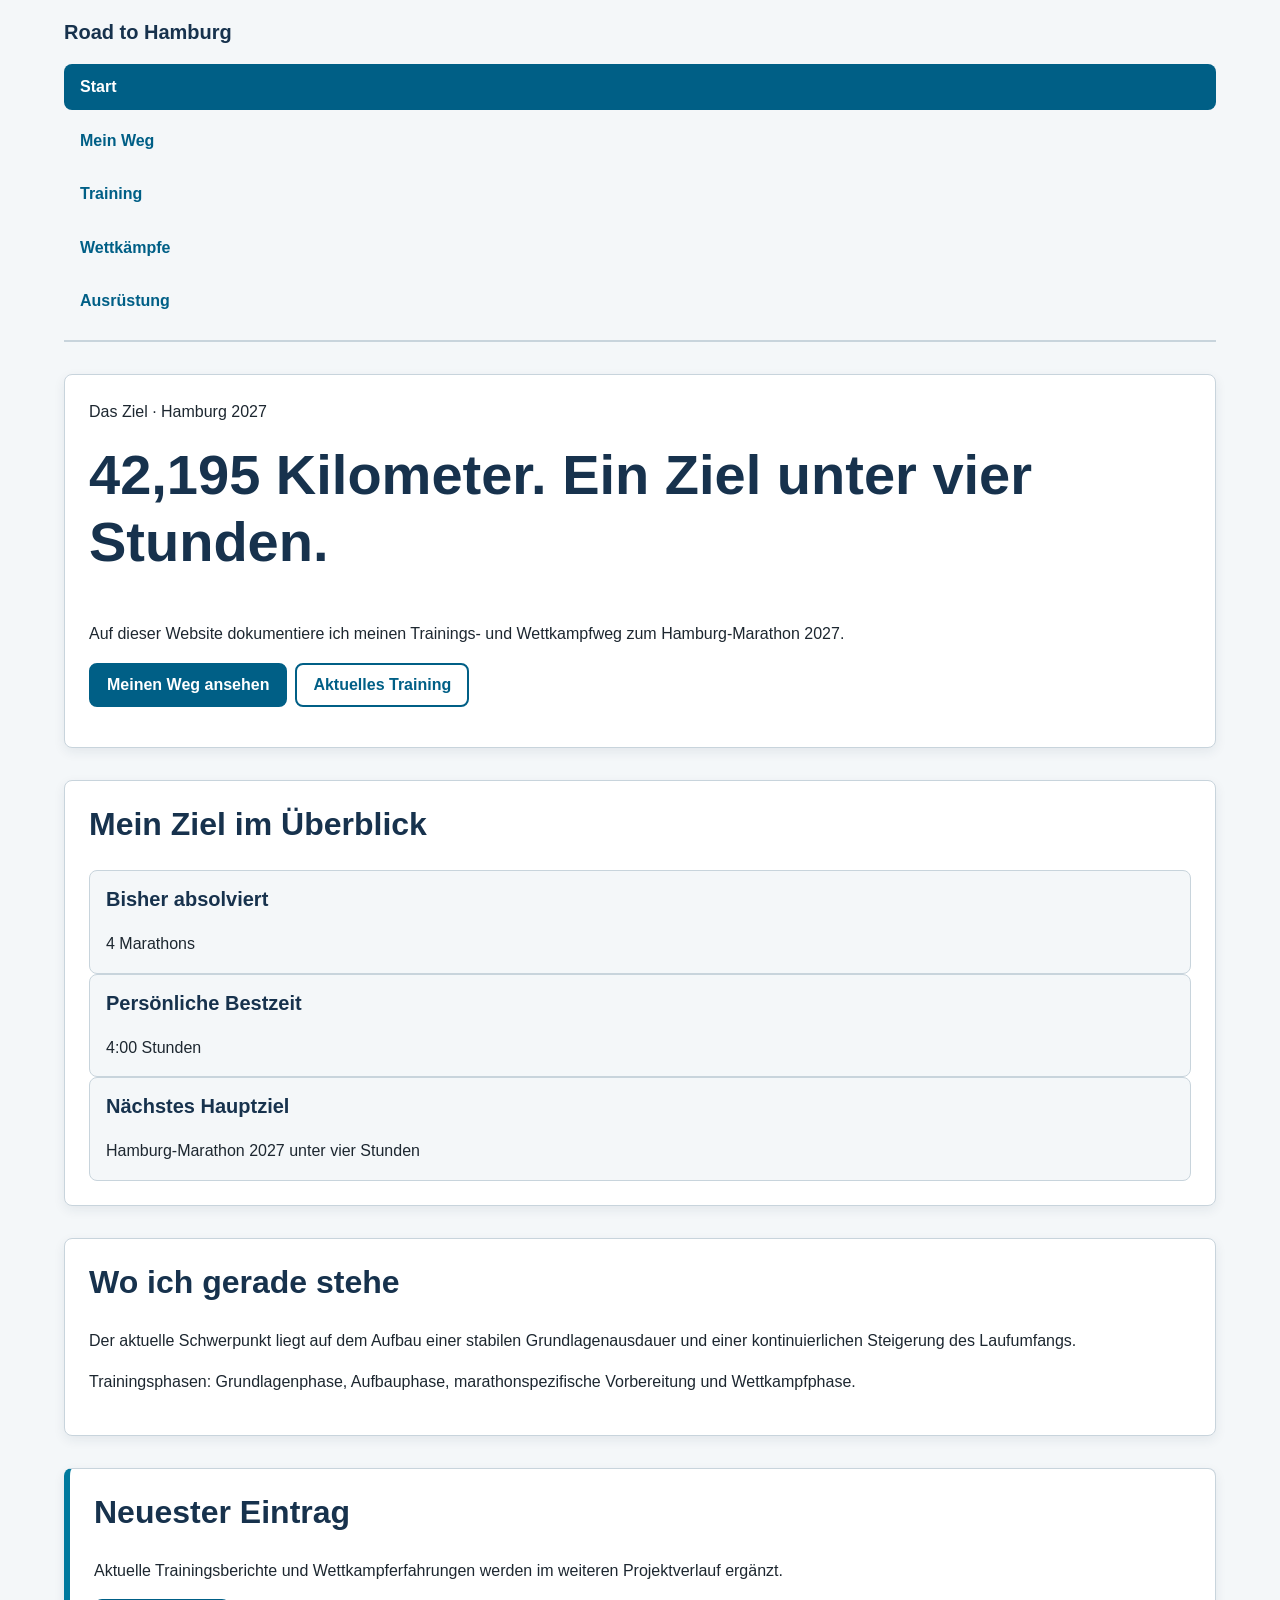
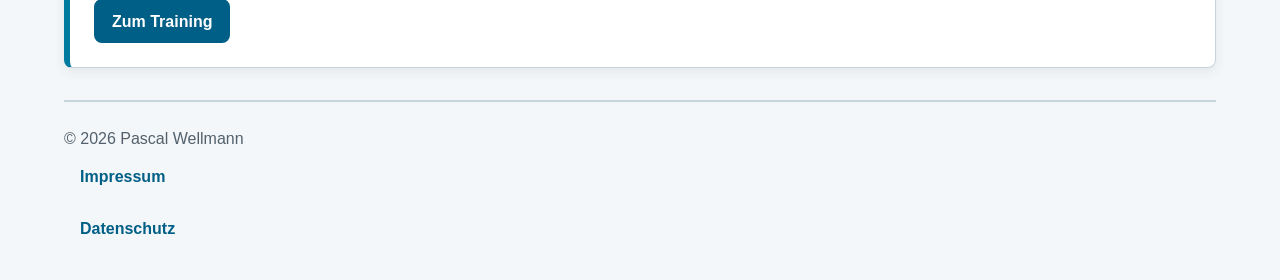
==== index.html @ 0574b1bb "add action buttons" ====
<!doctype html>
<html lang="de">
  <head>
    <meta charset="UTF-8" />
    <meta name="viewport" content="width=device-width, initial-scale=1.0" />
    <title>Start | Road to Hamburg</title>
    <link rel="stylesheet" href="assets/css/styles.css" />
    <script src="assets/js/components.js" defer></script>
  </head>
  <body>
    <site-header></site-header>

    <main>
      <section aria-labelledby="intro-heading">
        <p>Das Ziel · Hamburg 2027</p>

        <h1 id="intro-heading">
          42,195 Kilometer. Ein Ziel unter vier Stunden.
        </h1>

        <p>
          Auf dieser Website dokumentiere ich meinen Trainings- und Wettkampfweg
          zum Hamburg-Marathon 2027.
        </p>

        <p class="button-group">
          <a class="button" href="mein-weg.html">Meinen Weg ansehen</a>
          <a class="button button--secondary" href="training.html">
            Aktuelles Training
          </a>
        </p>
      </section>

      <section aria-labelledby="overview-heading">
        <h2 id="overview-heading">Mein Ziel im Überblick</h2>

        <article>
          <h3>Bisher absolviert</h3>
          <p>4 Marathons</p>
        </article>

        <article>
          <h3>Persönliche Bestzeit</h3>
          <p>4:00 Stunden</p>
        </article>

        <article>
          <h3>Nächstes Hauptziel</h3>
          <p>Hamburg-Marathon 2027 unter vier Stunden</p>
        </article>
      </section>

      <section aria-labelledby="current-phase-heading">
        <h2 id="current-phase-heading">Wo ich gerade stehe</h2>

        <p>
          Der aktuelle Schwerpunkt liegt auf dem Aufbau einer stabilen
          Grundlagenausdauer und einer kontinuierlichen Steigerung des
          Laufumfangs.
        </p>

        <p>
          Trainingsphasen: Grundlagenphase, Aufbauphase, marathonspezifische
          Vorbereitung und Wettkampfphase.
        </p>
      </section>

      <aside aria-labelledby="latest-entry-heading">
        <h2 id="latest-entry-heading">Neuester Eintrag</h2>

        <p>
          Aktuelle Trainingsberichte und Wettkampferfahrungen werden im weiteren
          Projektverlauf ergänzt.
        </p>

        <a class="button" href="training.html">Zum Training</a>
      </aside>
    </main>

    <site-footer></site-footer>
  </body>
</html>
---- assets/css/styles.css ----
/* ========================================
   Grundlegende Designvariablen
   ======================================== */

:root {
  --color-primary: #17324d;
  --color-secondary: #005f86;
  --color-accent: #007a9e;
  --color-background: #f4f7f9;
  --color-surface: #ffffff;
  --color-text: #1d2730;
  --color-text-light: #52616d;
  --color-border: #c8d4dc;
  --color-focus: #ffbf47;

  --font-family: Arial, Helvetica, sans-serif;

  --space-xs: 0.5rem;
  --space-sm: 1rem;
  --space-md: 1.5rem;
  --space-lg: 2rem;
  --space-xl: 3rem;

  --border-radius: 0.5rem;
  --content-width: 72rem;
}

/* ========================================
   Allgemeine Grundeinstellungen
   ======================================== */

*,
*::before,
*::after {
  box-sizing: border-box;
}

html {
  scroll-behavior: smooth;
}

body {
  margin: 0;
  background-color: var(--color-background);
  color: var(--color-text);
  font-family: var(--font-family);
  font-size: 1rem;
  line-height: 1.6;
}

/* ========================================
   Grundlegende Inhaltselemente
   ======================================== */

header,
main,
footer {
  width: min(calc(100% - 2rem), var(--content-width));
  margin-inline: auto;
}

main {
  padding-block: var(--space-lg);
}

section,
aside {
  margin-block-end: var(--space-lg);
}

h1,
h2,
h3 {
  margin-block-start: 0;
  color: var(--color-primary);
  line-height: 1.2;
}

h1 {
  font-size: clamp(2rem, 6vw, 3.5rem);
}

h2 {
  font-size: clamp(1.5rem, 4vw, 2rem);
}

h3 {
  font-size: 1.25rem;
}

p {
  margin-block-start: 0;
}

img {
  display: block;
  max-width: 100%;
  height: auto;
}

address {
  font-style: normal;
}

dd {
  margin-inline-start: 0;
}

/* ========================================
   Links und Tastaturbedienung
   ======================================== */

a {
  color: var(--color-secondary);
  text-decoration-thickness: 0.125rem;
  text-underline-offset: 0.2rem;
}

a:hover {
  color: var(--color-accent);
}

a:focus-visible {
  outline: 0.1875rem solid var(--color-focus);
  outline-offset: 0.1875rem;
}

/* ========================================
   Header und Hauptnavigation
   ======================================== */

header {
  padding-block: var(--space-sm);
  border-bottom: 0.125rem solid var(--color-border);

  & > p {
    margin-block-end: var(--space-sm);
    color: var(--color-primary);
    font-size: 1.25rem;
    font-weight: 700;
  }

  & > p a {
    color: var(--color-primary);
    text-decoration: none;
  }
}

nav {
  & ul {
    display: flex;
    flex-direction: column;
    gap: var(--space-xs);
    margin: 0;
    padding: 0;
    list-style: none;
  }

  & a {
    display: block;
    min-height: 2.75rem;
    padding: 0.625rem var(--space-sm);
    border-radius: var(--border-radius);
    font-weight: 700;
    text-decoration: none;
  }

  & a:hover {
    background-color: var(--color-primary);
    color: var(--color-surface);
  }

  & a[aria-current="page"] {
    background-color: var(--color-secondary);
    color: var(--color-surface);
  }
}

/* ========================================
   Footer
   ======================================== */

footer {
  padding-block: var(--space-md);
  border-top: 0.125rem solid var(--color-border);
  color: var(--color-text-light);

  & p {
    margin-block-end: var(--space-xs);
  }

  & a {
    display: inline-block;
    padding-block: 0.25rem;
  }
}

/* ========================================
   Inhaltsbereiche
   ======================================== */

main {
  & > section,
  & > aside {
    padding: var(--space-md);
    border: 0.0625rem solid var(--color-border);
    border-radius: var(--border-radius);
    background-color: var(--color-surface);
    box-shadow: 0 0.25rem 0.75rem rgb(23 50 77 / 8%);
  }

  & > aside {
    border-inline-start: 0.375rem solid var(--color-accent);
  }

  & > section:last-child,
  & > aside:last-child {
    margin-block-end: 0;
  }
}

/* ========================================
   Karten und Kartengruppen
   ======================================== */

section {
  & > div {
    display: grid;
    gap: var(--space-sm);
  }
}

article {
  padding: var(--space-sm);
  border: 0.0625rem solid var(--color-border);
  border-radius: var(--border-radius);
  background-color: var(--color-background);

  & > :last-child {
    margin-block-end: 0;
  }
}

/* ========================================
   Definitionslisten und Kennzahlen
   ======================================== */

dl {
  display: grid;
  gap: var(--space-sm);
  margin: 0;

  & > div {
    padding: var(--space-sm);
    border-inline-start: 0.25rem solid var(--color-accent);
    background-color: var(--color-background);
  }

  & dt {
    color: var(--color-text-light);
    font-size: 0.875rem;
    font-weight: 700;
  }

  & dd {
    color: var(--color-primary);
    font-size: 1.125rem;
    font-weight: 700;
  }
}

/* ========================================
   Aktionslinks
   ======================================== */

.button-group {
  display: flex;
  flex-wrap: wrap;
  gap: var(--space-xs);
}

.button {
  display: inline-flex;
  align-items: center;
  justify-content: center;
  min-height: 2.75rem;
  padding: 0.625rem var(--space-sm);
  border: 0.125rem solid var(--color-secondary);
  border-radius: var(--border-radius);
  background-color: var(--color-secondary);
  color: var(--color-surface);
  font-weight: 700;
  line-height: 1.2;
  text-align: center;
  text-decoration: none;
  transition:
    background-color 150ms ease,
    border-color 150ms ease,
    color 150ms ease;

  &:hover {
    border-color: var(--color-primary);
    background-color: var(--color-primary);
    color: var(--color-surface);
  }

  &.button--secondary {
    background-color: transparent;
    color: var(--color-secondary);

    &:hover {
      background-color: var(--color-primary);
      color: var(--color-surface);
    }
  }
}
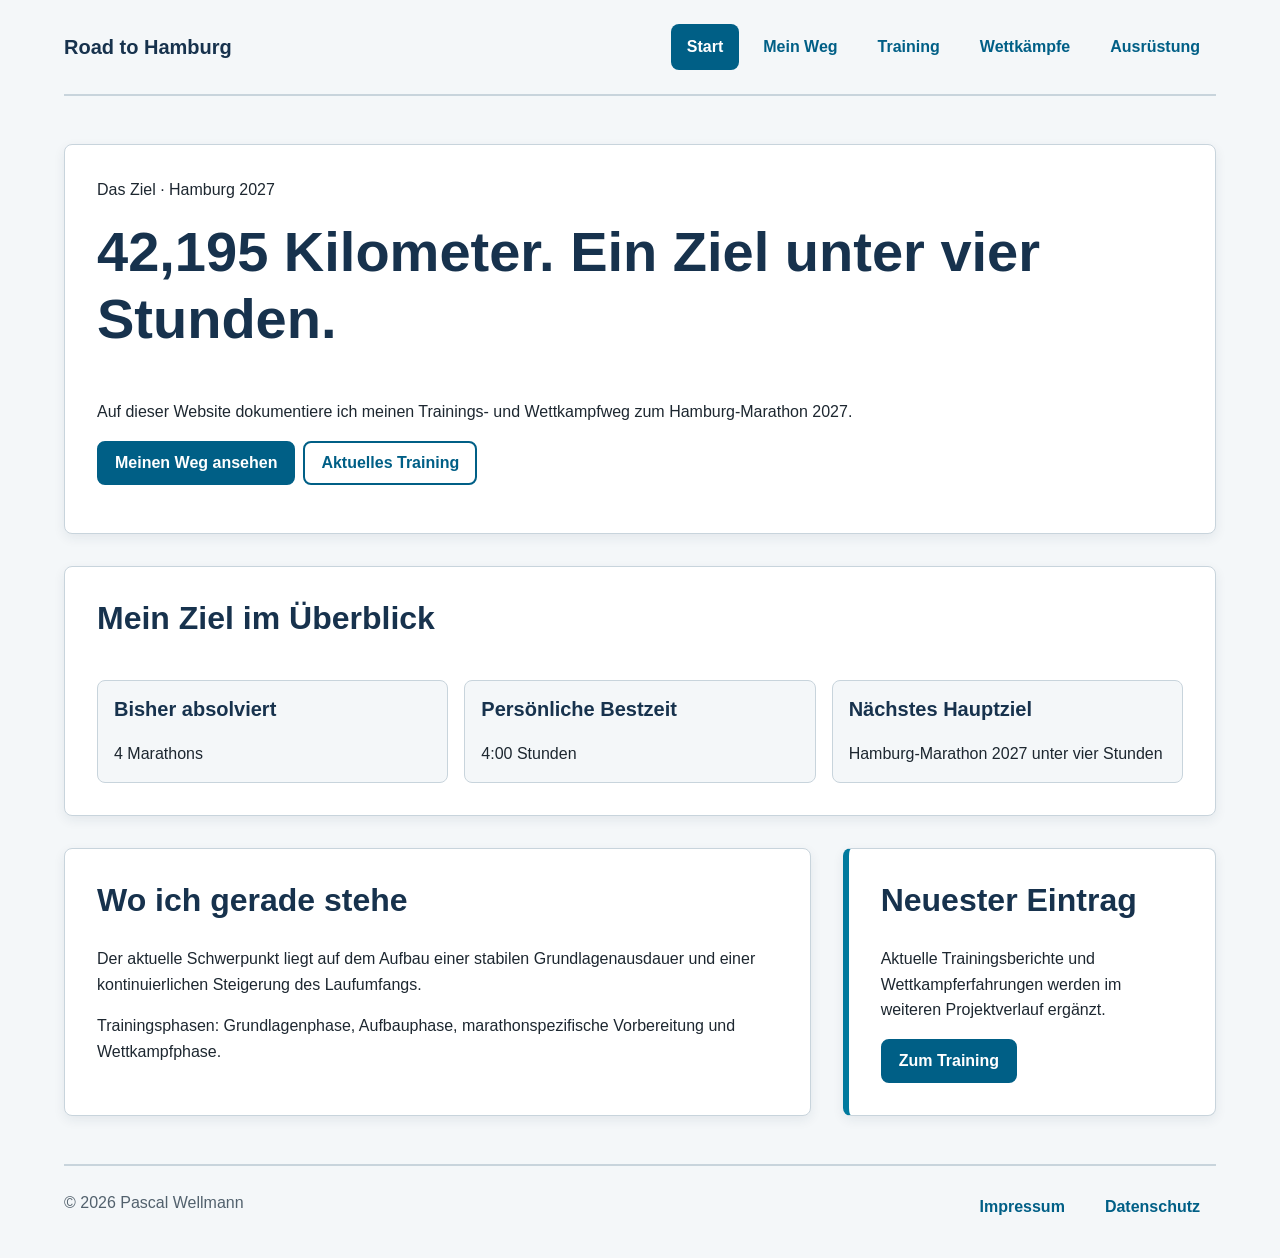
==== commit f7fff4dc: "create responsive home page layout" ====
--- a/index.html
+++ b/index.html
@@ -7,11 +7,11 @@
     <link rel="stylesheet" href="assets/css/styles.css" />
     <script src="assets/js/components.js" defer></script>
   </head>
-  <body>
+  <body class="page-home">
     <site-header></site-header>
 
     <main>
-      <section aria-labelledby="intro-heading">
+      <section class="home-intro" aria-labelledby="intro-heading">
         <p>Das Ziel · Hamburg 2027</p>
 
         <h1 id="intro-heading">
@@ -31,8 +31,8 @@
         </p>
       </section>
 
-      <section aria-labelledby="overview-heading">
-        <h2 id="overview-heading">Mein Ziel im Überblick</h2>
+      <section class="home-stats">
+        <h2>Mein Ziel im Überblick</h2>
 
         <article>
           <h3>Bisher absolviert</h3>
@@ -50,8 +50,8 @@
         </article>
       </section>
 
-      <section aria-labelledby="current-phase-heading">
-        <h2 id="current-phase-heading">Wo ich gerade stehe</h2>
+      <section class="home-status">
+        <h2>Wo ich gerade stehe</h2>
 
         <p>
           Der aktuelle Schwerpunkt liegt auf dem Aufbau einer stabilen
@@ -65,7 +65,7 @@
         </p>
       </section>
 
-      <aside aria-labelledby="latest-entry-heading">
+      <aside class="home-latest">
         <h2 id="latest-entry-heading">Neuester Eintrag</h2>
 
         <p>
--- a/assets/css/styles.css
+++ b/assets/css/styles.css
@@ -314,3 +314,195 @@
     }
   }
 }
+
+/* ========================================
+   Tablet-Layout ab 768 Pixeln
+   ======================================== */
+
+@media (min-width: 48rem) {
+  header {
+    padding-block: var(--space-md);
+
+    & > p {
+      margin-block-end: var(--space-sm);
+    }
+  }
+
+  nav {
+    & ul {
+      flex-flow: row wrap;
+    }
+
+    & a {
+      padding-inline: var(--space-sm);
+    }
+  }
+
+  main {
+    padding-block: var(--space-xl);
+
+    & > section,
+    & > aside {
+      padding: var(--space-lg);
+    }
+  }
+
+  section {
+    & > div {
+      grid-template-columns: repeat(2, minmax(0, 1fr));
+    }
+  }
+
+  dl {
+    grid-template-columns: repeat(2, minmax(0, 1fr));
+  }
+
+  footer {
+    display: flex;
+    align-items: flex-start;
+    justify-content: space-between;
+    gap: var(--space-md);
+
+    & p {
+      margin-block-end: 0;
+    }
+  }
+}
+
+/* ========================================
+   Desktop-Layout ab 1200 Pixeln
+   ======================================== */
+
+@media (min-width: 75rem) {
+  header {
+    display: flex;
+    align-items: center;
+    justify-content: space-between;
+    gap: var(--space-lg);
+
+    & > p {
+      flex-shrink: 0;
+      margin-block-end: 0;
+    }
+
+    & nav ul {
+      flex-wrap: nowrap;
+    }
+  }
+
+  section {
+    & > div {
+      grid-template-columns: repeat(auto-fit, minmax(15rem, 1fr));
+    }
+  }
+
+  dl {
+    grid-template-columns: repeat(auto-fit, minmax(12rem, 1fr));
+  }
+}
+
+/* ========================================
+   Mobile Menüschaltfläche
+   ======================================== */
+
+site-header {
+  & nav {
+    display: none;
+    margin-block-start: var(--space-sm);
+  }
+
+  &[data-menu-open] nav {
+    display: block;
+  }
+}
+
+.menu-toggle {
+  min-height: 2.75rem;
+  padding: 0.625rem var(--space-sm);
+  border: 0.125rem solid var(--color-secondary);
+  border-radius: var(--border-radius);
+  background-color: var(--color-surface);
+  color: var(--color-secondary);
+  font: inherit;
+  font-weight: 700;
+  cursor: pointer;
+
+  &:hover {
+    background-color: var(--color-primary);
+    color: var(--color-surface);
+  }
+
+  &:focus-visible {
+    outline: 0.1875rem solid var(--color-focus);
+    outline-offset: 0.1875rem;
+  }
+}
+
+/* Navigation ab Tabletbreite dauerhaft anzeigen */
+
+@media (min-width: 48rem) {
+  site-header {
+    & nav {
+      display: block;
+      margin-block-start: 0;
+    }
+  }
+
+  .menu-toggle {
+    display: none;
+  }
+}
+
+/* ========================================
+   Startseite
+   ======================================== */
+
+.page-home {
+  & main {
+    display: grid;
+    gap: var(--space-lg);
+
+    & > section,
+    & > aside {
+      margin-block-end: 0;
+    }
+  }
+
+  & .home-stats {
+    display: grid;
+    gap: var(--space-sm);
+  }
+}
+
+@media (min-width: 48rem) {
+  .page-home {
+    & main {
+      grid-template-columns: repeat(2, minmax(0, 1fr));
+    }
+
+    & .home-intro,
+    & .home-stats {
+      grid-column: 1 / -1;
+    }
+
+    & .home-stats {
+      grid-template-columns: repeat(2, minmax(0, 1fr));
+
+      & > h2 {
+        grid-column: 1 / -1;
+      }
+    }
+  }
+}
+
+@media (min-width: 75rem) {
+  .page-home {
+    & main {
+      grid-template-columns: 2fr 1fr;
+    }
+
+    & .home-stats {
+      grid-template-columns: repeat(3, minmax(0, 1fr));
+    }
+  }
+}
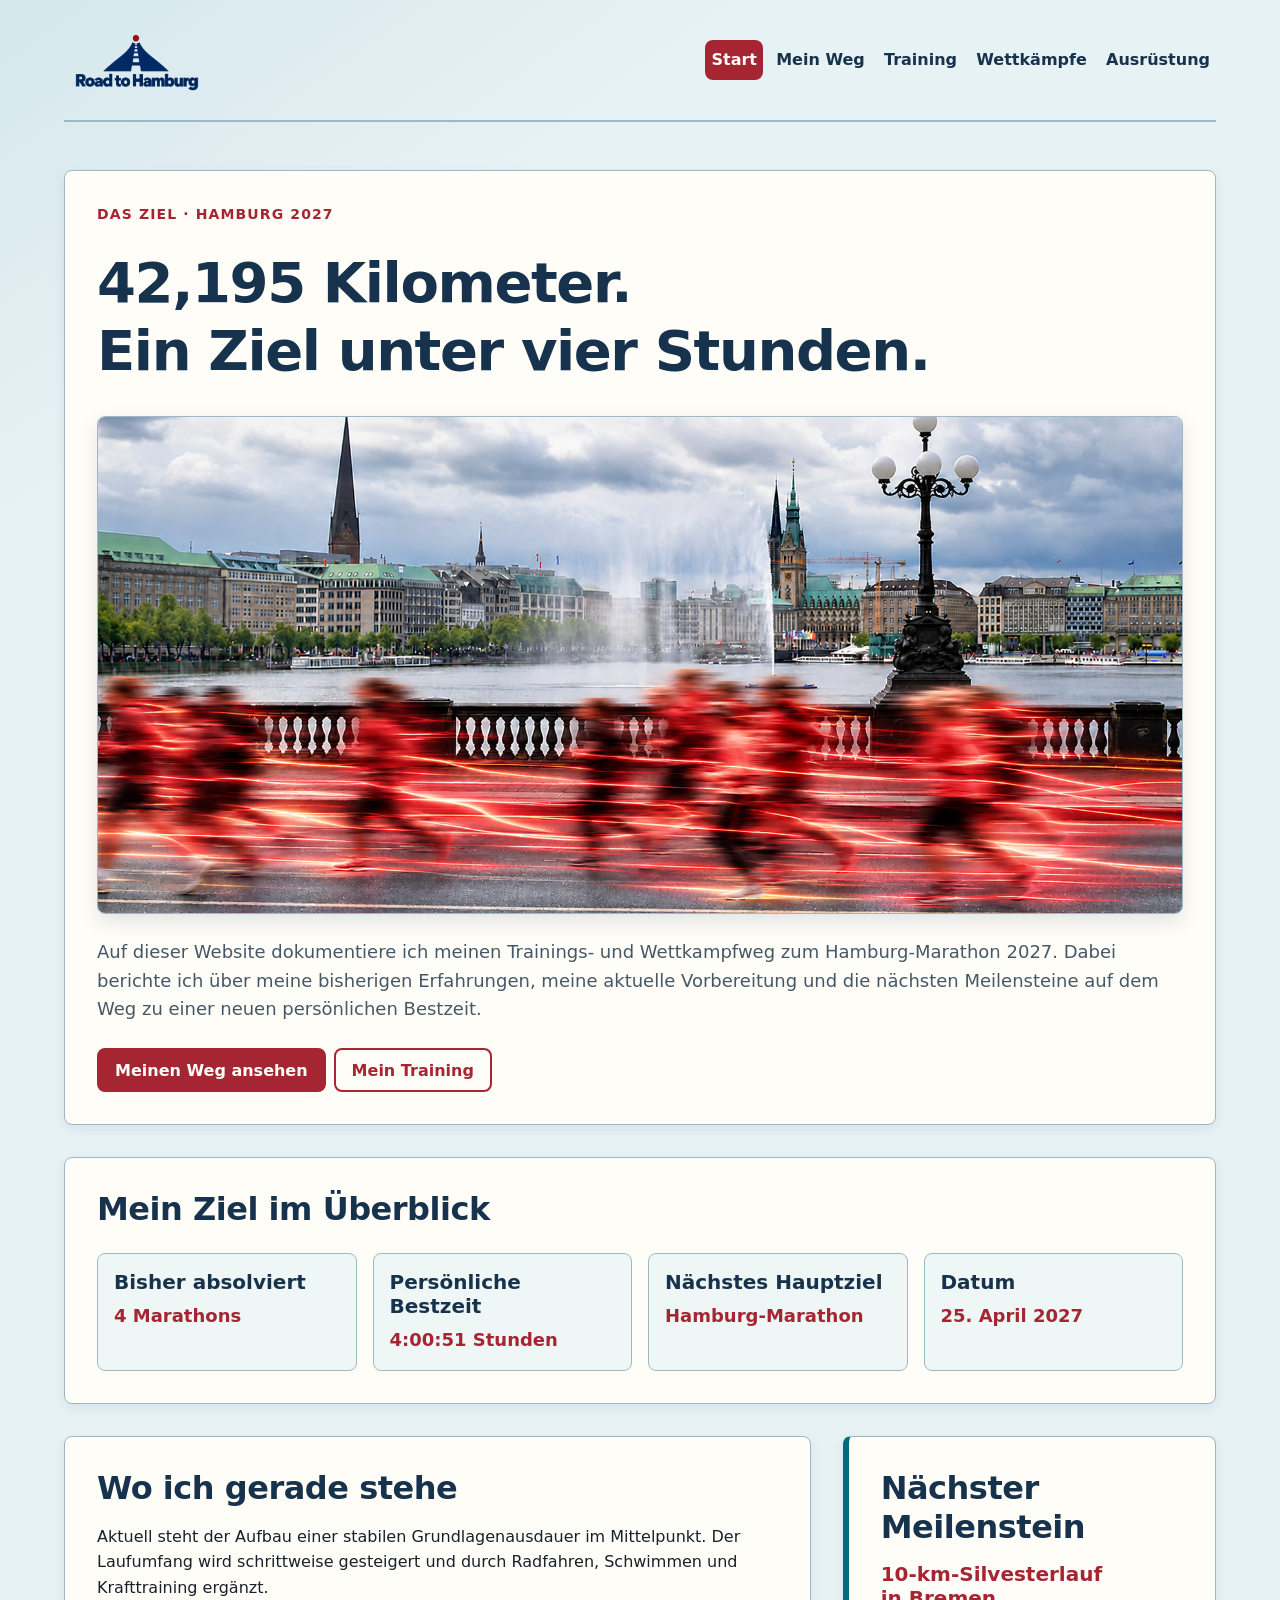
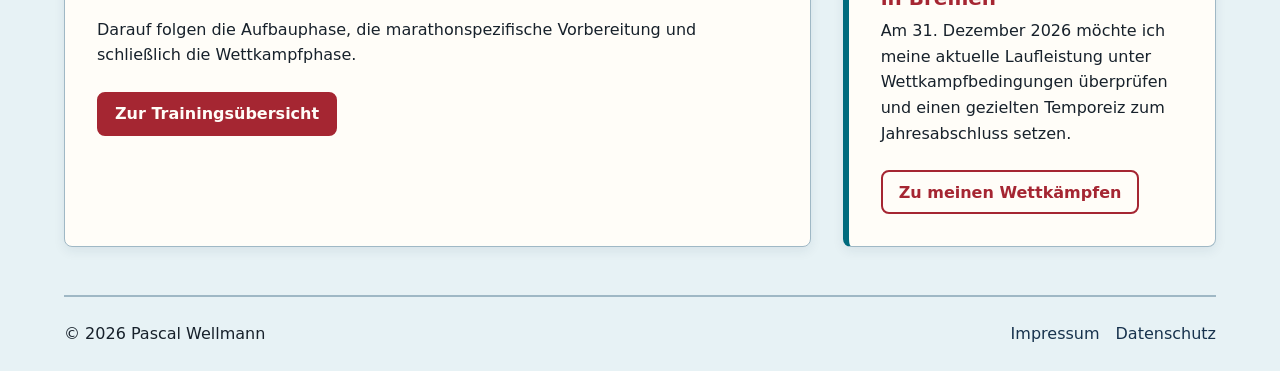
==== commit b1a7b99d: "redesign homepage with responsive hero section" ====
--- a/index.html
+++ b/index.html
@@ -11,22 +11,33 @@
     <site-header></site-header>
 
     <main>
-      <section class="home-intro" aria-labelledby="intro-heading">
-        <p>Das Ziel · Hamburg 2027</p>
+      <section class="home-intro">
+        <p class="home-kicker">Das Ziel · Hamburg 2027</p>
 
-        <h1 id="intro-heading">
-          42,195 Kilometer. Ein Ziel unter vier Stunden.
+        <h1>
+          42,195 Kilometer.<br />
+          Ein Ziel unter vier Stunden.
         </h1>
-
-        <p>
+        <figure class="home-hero-image">
+          <img
+            src="assets/img/startseite-hamburg-lichter.png"
+            alt="Bewegungsunscharfe Läufer mit roten Lichtspuren vor der Hamburger Binnenalster"
+            width="1680"
+            height="937"
+          />
+        </figure>
+        <p class="home-intro-text">
           Auf dieser Website dokumentiere ich meinen Trainings- und Wettkampfweg
-          zum Hamburg-Marathon 2027.
+          zum Hamburg-Marathon 2027. Dabei berichte ich über meine bisherigen
+          Erfahrungen, meine aktuelle Vorbereitung und die nächsten Meilensteine
+          auf dem Weg zu einer neuen persönlichen Bestzeit.
         </p>
 
         <p class="button-group">
           <a class="button" href="mein-weg.html">Meinen Weg ansehen</a>
+
           <a class="button button--secondary" href="training.html">
-            Aktuelles Training
+            Mein Training
           </a>
         </p>
       </section>
@@ -41,12 +52,17 @@
 
         <article>
           <h3>Persönliche Bestzeit</h3>
-          <p>4:00 Stunden</p>
+          <p>4:00:51 Stunden</p>
         </article>
 
         <article>
           <h3>Nächstes Hauptziel</h3>
-          <p>Hamburg-Marathon 2027 unter vier Stunden</p>
+          <p>Hamburg-Marathon</p>
+        </article>
+
+        <article>
+          <h3>Datum</h3>
+          <p>25. April 2027</p>
         </article>
       </section>
 
@@ -54,26 +70,33 @@
         <h2>Wo ich gerade stehe</h2>
 
         <p>
-          Der aktuelle Schwerpunkt liegt auf dem Aufbau einer stabilen
-          Grundlagenausdauer und einer kontinuierlichen Steigerung des
-          Laufumfangs.
+          Aktuell steht der Aufbau einer stabilen Grundlagenausdauer im
+          Mittelpunkt. Der Laufumfang wird schrittweise gesteigert und durch
+          Radfahren, Schwimmen und Krafttraining ergänzt.
         </p>
 
         <p>
-          Trainingsphasen: Grundlagenphase, Aufbauphase, marathonspezifische
-          Vorbereitung und Wettkampfphase.
+          Darauf folgen die Aufbauphase, die marathonspezifische Vorbereitung
+          und schließlich die Wettkampfphase.
         </p>
+
+        <a class="button" href="training.html">Zur Trainingsübersicht</a>
       </section>
 
-      <aside class="home-latest">
-        <h2 id="latest-entry-heading">Neuester Eintrag</h2>
+      <aside class="home-next">
+        <h2>Nächster Meilenstein</h2>
+
+        <h3>10-km-Silvesterlauf in Bremen</h3>
 
         <p>
-          Aktuelle Trainingsberichte und Wettkampferfahrungen werden im weiteren
-          Projektverlauf ergänzt.
+          Am 31. Dezember 2026 möchte ich meine aktuelle Laufleistung unter
+          Wettkampfbedingungen überprüfen und einen gezielten Temporeiz zum
+          Jahresabschluss setzen.
         </p>
 
-        <a class="button" href="training.html">Zum Training</a>
+        <a class="button button--secondary" href="wettkaempfe.html">
+          Zu meinen Wettkämpfen
+        </a>
       </aside>
     </main>
 
--- a/assets/css/styles.css
+++ b/assets/css/styles.css
@@ -3,17 +3,35 @@
    ======================================== */
 
 :root {
+  /* Marken- und Aktionsfarben */
   --color-primary: #17324d;
-  --color-secondary: #005f86;
-  --color-accent: #007a9e;
-  --color-background: #f4f7f9;
-  --color-surface: #ffffff;
-  --color-text: #1d2730;
-  --color-text-light: #52616d;
-  --color-border: #c8d4dc;
-  --color-focus: #ffbf47;
-
-  --font-family: Arial, Helvetica, sans-serif;
+  --color-secondary: #a52632;
+  --color-accent: #006b7d;
+
+  /* Statusfarben */
+  --color-neutral: #53636f;
+
+  /* Flächen */
+  --color-background: #e7f2f5;
+  --color-surface: #fffdf8;
+  --color-surface-soft: #eef7f6;
+  --color-image-background: #ffffff;
+
+  /* Schrift */
+  --color-text: #17212b;
+  --color-text-light: #465866;
+
+  /* Rahmen und Fokus */
+  --color-border: #9fb8c5;
+  --color-border-strong: #718593;
+  --color-focus: #005f86;
+
+  /* Schatten */
+  --shadow-small: 0 0.25rem 0.75rem rgb(23 50 77 / 8%);
+  --shadow-medium: 0 0.5rem 1.25rem rgb(23 50 77 / 12%);
+
+  --font-family:
+    system-ui, -apple-system, BlinkMacSystemFont, "Segoe UI", Arial, sans-serif;
 
   --space-xs: 0.5rem;
   --space-sm: 1rem;
@@ -42,6 +60,11 @@
 body {
   margin: 0;
   background-color: var(--color-background);
+  background-image: linear-gradient(
+    145deg,
+    rgb(0 107 125 / 8%),
+    transparent 28rem
+  );
   color: var(--color-text);
   font-family: var(--font-family);
   font-size: 1rem;
@@ -60,12 +83,15 @@
 }
 
 main {
+  display: grid;
+  gap: var(--space-lg);
   padding-block: var(--space-lg);
-}
-
-section,
-aside {
-  margin-block-end: var(--space-lg);
+
+  & > section,
+  & > aside {
+    min-width: 0;
+    margin: 0;
+  }
 }
 
 h1,
@@ -74,22 +100,31 @@
   margin-block-start: 0;
   color: var(--color-primary);
   line-height: 1.2;
+  text-wrap: balance;
+  hyphens: auto;
+  overflow-wrap: anywhere;
 }
 
 h1 {
-  font-size: clamp(2rem, 6vw, 3.5rem);
+  margin-block-end: var(--space-md);
+  font-size: clamp(1.75rem, 7vw, 3.5rem);
+  letter-spacing: -0.025em;
 }
 
 h2 {
-  font-size: clamp(1.5rem, 4vw, 2rem);
+  margin-block-end: var(--space-sm);
+  font-size: clamp(1.375rem, 5vw, 2rem);
+  letter-spacing: -0.015em;
 }
 
 h3 {
+  margin-block-end: var(--space-xs);
   font-size: 1.25rem;
 }
 
 p {
   margin-block-start: 0;
+  text-wrap: pretty;
 }
 
 img {
@@ -126,53 +161,294 @@
 }
 
 /* ========================================
+   Globale Interaktionszustände
+   ======================================== */
+
+a,
+button,
+summary {
+  transition:
+    background-color 150ms ease,
+    border-color 150ms ease,
+    color 150ms ease,
+    outline-color 150ms ease;
+}
+
+a:focus-visible,
+button:focus-visible,
+summary:focus-visible {
+  outline: 0.1875rem solid var(--color-focus);
+  outline-offset: 0.1875rem;
+}
+
+summary {
+  border-radius: 0.25rem;
+}
+
+summary:hover {
+  color: var(--color-secondary);
+}
+
+/* Reduzierte Bewegungen bei entsprechender Systemeinstellung */
+@media (prefers-reduced-motion: reduce) {
+  html {
+    scroll-behavior: auto;
+  }
+
+  *,
+  *::before,
+  *::after {
+    scroll-behavior: auto;
+    transition-duration: 0.01ms !important;
+    animation-duration: 0.01ms !important;
+    animation-iteration-count: 1 !important;
+  }
+}
+
+/* ========================================
    Header und Hauptnavigation
    ======================================== */
 
+/* Smartphone */
 header {
+  display: grid;
+  grid-template-columns: minmax(0, 1fr) auto;
+  align-items: center;
+  gap: var(--space-sm) var(--space-md);
   padding-block: var(--space-sm);
   border-bottom: 0.125rem solid var(--color-border);
 
-  & > p {
-    margin-block-end: var(--space-sm);
-    color: var(--color-primary);
-    font-size: 1.25rem;
-    font-weight: 700;
-  }
-
-  & > p a {
-    color: var(--color-primary);
+  /* Logo */
+  & > .site-brand {
+    grid-column: 1;
+    grid-row: 1;
+    display: inline-flex;
+    align-items: center;
+    justify-self: start;
+    min-width: 0;
     text-decoration: none;
-  }
-}
-
-nav {
-  & ul {
-    display: flex;
-    flex-direction: column;
-    gap: var(--space-xs);
-    margin: 0;
-    padding: 0;
-    list-style: none;
-  }
-
-  & a {
-    display: block;
+
+    & img {
+      display: block;
+      width: auto;
+      max-width: min(11rem, 55vw);
+      max-height: 4rem;
+    }
+
+    &:focus-visible {
+      outline: 0.1875rem solid var(--color-focus);
+      outline-offset: 0.1875rem;
+      border-radius: var(--border-radius);
+    }
+  }
+
+  /* Menüschaltfläche */
+  & > .menu-toggle {
+    grid-column: 2;
+    grid-row: 1;
+    display: inline-flex;
+    align-items: center;
+    justify-content: center;
+    justify-self: end;
+    gap: 0.5rem;
+    min-width: 2.75rem;
     min-height: 2.75rem;
-    padding: 0.625rem var(--space-sm);
+    padding: 0.5rem 0.75rem;
+    border: 0.125rem solid var(--color-primary);
     border-radius: var(--border-radius);
-    font-weight: 700;
-    text-decoration: none;
-  }
-
-  & a:hover {
     background-color: var(--color-primary);
     color: var(--color-surface);
-  }
-
-  & a[aria-current="page"] {
-    background-color: var(--color-secondary);
-    color: var(--color-surface);
+    font: inherit;
+    font-weight: 700;
+    cursor: pointer;
+
+    &::before {
+      content: "☰";
+      font-size: 1.25rem;
+      line-height: 1;
+    }
+
+    &:hover {
+      background-color: var(--color-secondary);
+      border-color: var(--color-secondary);
+    }
+
+    &:focus-visible {
+      outline: 0.1875rem solid var(--color-focus);
+      outline-offset: 0.1875rem;
+    }
+  }
+
+  /* Aufklappbare Smartphone-Navigation */
+  & > nav {
+    display: none;
+    grid-column: 1 / -1;
+    grid-row: 2;
+    width: 100%;
+    padding: var(--space-xs);
+    border: 0.0625rem solid var(--color-border);
+    border-radius: var(--border-radius);
+    background-color: var(--color-surface);
+    box-shadow: 0 0.25rem 0.75rem rgb(0 0 0 / 10%);
+
+    & ul {
+      display: flex;
+      flex-direction: column;
+      gap: 0;
+      margin: 0;
+      padding: 0;
+      list-style: none;
+    }
+
+    & li {
+      width: 100%;
+      border-bottom: 0.0625rem solid var(--color-border);
+
+      &:last-child {
+        border-bottom: 0;
+      }
+    }
+
+    & a {
+      display: flex;
+      align-items: center;
+      justify-content: flex-end;
+      width: 100%;
+      min-height: 2.75rem;
+      padding: 0.625rem var(--space-sm);
+      border-radius: 0;
+      color: var(--color-primary);
+      font-weight: 700;
+      text-align: right;
+      text-decoration: none;
+    }
+
+    & a:hover {
+      background-color: color-mix(
+        in srgb,
+        var(--color-primary) 10%,
+        var(--color-surface)
+      );
+      color: var(--color-primary);
+    }
+
+    & a:focus-visible {
+      outline: 0.1875rem solid var(--color-focus);
+      outline-offset: -0.1875rem;
+    }
+
+    & a[aria-current="page"] {
+      background-color: var(--color-secondary);
+      color: var(--color-surface);
+    }
+  }
+}
+
+/* Geöffnetes Smartphone-Menü */
+site-header[data-menu-open] {
+  & header > nav {
+    display: block;
+  }
+
+  & .menu-toggle::before {
+    content: "×";
+  }
+
+  & .menu-toggle span {
+    font-size: 0;
+
+    &::after {
+      content: "Schließen";
+      font-size: 1rem;
+    }
+  }
+}
+
+/* ========================================
+   Tablet und Desktop ab 768 Pixel
+   ======================================== */
+
+@media (min-width: 48rem) {
+  header {
+    padding-block: var(--space-md);
+    grid-template-columns: auto minmax(0, 1fr);
+    column-gap: var(--space-sm);
+
+    & > .site-brand {
+      grid-column: 1;
+      grid-row: 1;
+
+      & img {
+        max-width: 8rem;
+        max-height: 3.5rem;
+      }
+    }
+
+    & > .menu-toggle {
+      display: none;
+    }
+
+    & > nav {
+      display: block;
+      grid-column: 2;
+      grid-row: 1;
+      justify-self: end;
+      width: auto;
+      padding: 0;
+      border: 0;
+      border-radius: 0;
+      background-color: transparent;
+      box-shadow: none;
+
+      & ul {
+        flex-direction: row;
+        flex-wrap: nowrap;
+        align-items: center;
+        justify-content: flex-end;
+        gap: 0.45rem;
+      }
+
+      & li {
+        width: auto;
+        border-bottom: 0;
+      }
+
+      & a {
+        justify-content: center;
+        width: auto;
+        min-height: 2.5rem;
+        padding: 0.5rem 0.375rem;
+        border-radius: var(--border-radius);
+        font-size: 1rem;
+        line-height: 1.5;
+        white-space: nowrap;
+        text-align: center;
+      }
+
+      & a:hover {
+        background-color: var(--color-primary);
+        color: var(--color-surface);
+      }
+
+      & a:focus-visible {
+        outline-offset: 0.1875rem;
+      }
+    }
+  }
+}
+
+/* ========================================
+   Desktop ab 1200 Pixel
+   ======================================== */
+
+@media (min-width: 75rem) {
+  header {
+    column-gap: var(--space-lg);
+
+    & > .site-brand img {
+      max-width: 13rem;
+      max-height: 4.5rem;
+    }
   }
 }
 
@@ -181,20 +457,72 @@
    ======================================== */
 
 footer {
+  display: flex;
+  flex-direction: column;
+  align-items: center;
+  gap: var(--space-sm);
   padding-block: var(--space-md);
   border-top: 0.125rem solid var(--color-border);
-  color: var(--color-text-light);
+  text-align: center;
 
   & p {
-    margin-block-end: var(--space-xs);
-  }
-
-  & a {
-    display: inline-block;
-    padding-block: 0.25rem;
-  }
-}
-
+    align-self: center;
+    margin: 0;
+  }
+
+  & nav {
+    width: 100%;
+
+    & ul {
+      display: flex;
+      flex-wrap: wrap;
+      justify-content: center;
+      gap: var(--space-xs) var(--space-sm);
+      margin: 0;
+      padding: 0;
+      list-style: none;
+    }
+
+    & a {
+      color: var(--color-primary);
+      font-weight: 400;
+      text-decoration: none;
+    }
+
+    & a:hover {
+      color: var(--color-secondary);
+    }
+
+    & a:focus-visible {
+      outline: 0.1875rem solid var(--color-focus);
+      outline-offset: 0.1875rem;
+      border-radius: 0.125rem;
+    }
+  }
+}
+
+/* Desktop ab 1200 Pixel */
+@media (min-width: 75rem) {
+  footer {
+    flex-direction: row;
+    align-items: center;
+    justify-content: space-between;
+    text-align: left;
+
+    & p {
+      align-self: auto;
+    }
+
+    & nav {
+      width: auto;
+
+      & ul {
+        flex-wrap: nowrap;
+        justify-content: flex-end;
+      }
+    }
+  }
+}
 /* ========================================
    Inhaltsbereiche
    ======================================== */
@@ -206,7 +534,7 @@
     border: 0.0625rem solid var(--color-border);
     border-radius: var(--border-radius);
     background-color: var(--color-surface);
-    box-shadow: 0 0.25rem 0.75rem rgb(23 50 77 / 8%);
+    box-shadow: var(--shadow-small);
   }
 
   & > aside {
@@ -223,18 +551,12 @@
    Karten und Kartengruppen
    ======================================== */
 
-section {
-  & > div {
-    display: grid;
-    gap: var(--space-sm);
-  }
-}
-
 article {
+  min-width: 0;
   padding: var(--space-sm);
   border: 0.0625rem solid var(--color-border);
   border-radius: var(--border-radius);
-  background-color: var(--color-background);
+  background-color: var(--color-surface-soft);
 
   & > :last-child {
     margin-block-end: 0;
@@ -253,7 +575,7 @@
   & > div {
     padding: var(--space-sm);
     border-inline-start: 0.25rem solid var(--color-accent);
-    background-color: var(--color-background);
+    background-color: var(--color-surface-soft);
   }
 
   & dt {
@@ -304,6 +626,11 @@
     color: var(--color-surface);
   }
 
+  &:focus-visible {
+    outline: 0.1875rem solid var(--color-focus);
+    outline-offset: 0.1875rem;
+  }
+
   &.button--secondary {
     background-color: transparent;
     color: var(--color-secondary);
@@ -320,24 +647,6 @@
    ======================================== */
 
 @media (min-width: 48rem) {
-  header {
-    padding-block: var(--space-md);
-
-    & > p {
-      margin-block-end: var(--space-sm);
-    }
-  }
-
-  nav {
-    & ul {
-      flex-flow: row wrap;
-    }
-
-    & a {
-      padding-inline: var(--space-sm);
-    }
-  }
-
   main {
     padding-block: var(--space-xl);
 
@@ -347,26 +656,9 @@
     }
   }
 
-  section {
-    & > div {
-      grid-template-columns: repeat(2, minmax(0, 1fr));
-    }
-  }
-
   dl {
     grid-template-columns: repeat(2, minmax(0, 1fr));
   }
-
-  footer {
-    display: flex;
-    align-items: flex-start;
-    justify-content: space-between;
-    gap: var(--space-md);
-
-    & p {
-      margin-block-end: 0;
-    }
-  }
 }
 
 /* ========================================
@@ -374,105 +666,117 @@
    ======================================== */
 
 @media (min-width: 75rem) {
-  header {
-    display: flex;
-    align-items: center;
-    justify-content: space-between;
-    gap: var(--space-lg);
-
-    & > p {
-      flex-shrink: 0;
-      margin-block-end: 0;
-    }
-
-    & nav ul {
-      flex-wrap: nowrap;
-    }
-  }
-
-  section {
-    & > div {
-      grid-template-columns: repeat(auto-fit, minmax(15rem, 1fr));
-    }
-  }
-
   dl {
     grid-template-columns: repeat(auto-fit, minmax(12rem, 1fr));
   }
 }
 
 /* ========================================
-   Mobile Menüschaltfläche
-   ======================================== */
-
-site-header {
-  & nav {
-    display: none;
-    margin-block-start: var(--space-sm);
-  }
-
-  &[data-menu-open] nav {
-    display: block;
-  }
-}
-
-.menu-toggle {
-  min-height: 2.75rem;
-  padding: 0.625rem var(--space-sm);
-  border: 0.125rem solid var(--color-secondary);
-  border-radius: var(--border-radius);
-  background-color: var(--color-surface);
-  color: var(--color-secondary);
-  font: inherit;
-  font-weight: 700;
-  cursor: pointer;
-
-  &:hover {
-    background-color: var(--color-primary);
-    color: var(--color-surface);
-  }
-
-  &:focus-visible {
-    outline: 0.1875rem solid var(--color-focus);
-    outline-offset: 0.1875rem;
-  }
-}
-
-/* Navigation ab Tabletbreite dauerhaft anzeigen */
-
-@media (min-width: 48rem) {
-  site-header {
-    & nav {
-      display: block;
-      margin-block-start: 0;
-    }
-  }
-
-  .menu-toggle {
-    display: none;
-  }
-}
-
-/* ========================================
    Startseite
    ======================================== */
 
+/* Smartphone */
 .page-home {
-  & main {
+  /* Einleitungsbereich */
+  & .home-intro {
     display: grid;
-    gap: var(--space-lg);
-
-    & > section,
-    & > aside {
-      margin-block-end: 0;
-    }
-  }
-
+    gap: var(--space-md);
+
+    & .home-kicker {
+      margin: 0;
+      color: var(--color-secondary);
+      font-size: 0.875rem;
+      font-weight: 700;
+      letter-spacing: 0.08em;
+      text-transform: uppercase;
+    }
+
+    & h1 {
+      width: 100%;
+      max-width: none;
+      margin: 0;
+    }
+
+    & .home-intro-text {
+      width: 100%;
+      max-width: none;
+      margin: 0;
+      color: var(--color-text-light);
+      font-size: 1.0625rem;
+    }
+
+    & .button-group {
+      margin: 0;
+    }
+  }
+
+  /* Großes Einleitungsbild */
+  & .home-hero-image {
+    overflow: hidden;
+    width: 100%;
+    margin: 0;
+    border: 0.0625rem solid var(--color-border);
+    border-radius: var(--border-radius);
+    background-color: var(--color-image-background);
+    box-shadow: var(--shadow-medium);
+
+    & img {
+      width: 100%;
+      height: auto;
+      object-fit: cover;
+      object-position: center;
+    }
+  }
+
+  /* Kennzahlen */
   & .home-stats {
     display: grid;
     gap: var(--space-sm);
-  }
-}
+
+    & > h2 {
+      margin-block-end: var(--space-xs);
+    }
+
+    & article {
+      display: grid;
+      align-content: start;
+      gap: var(--space-xs);
+    }
+
+    & article h3 {
+      margin: 0;
+    }
+
+    & article p {
+      margin: 0;
+      color: var(--color-secondary);
+      font-size: 1.125rem;
+      font-weight: 700;
+    }
+  }
+
+  /* Aktueller Trainingsstand */
+  & .home-status {
+    & p:last-of-type {
+      margin-block-end: var(--space-md);
+    }
+  }
+
+  /* Nächster Meilenstein */
+  & .home-next {
+    & h3 {
+      color: var(--color-secondary);
+    }
+
+    & p {
+      margin-block-end: var(--space-md);
+    }
+  }
+}
+
+/* ========================================
+   Tablet ab 768 Pixel
+   ======================================== */
 
 @media (min-width: 48rem) {
   .page-home {
@@ -480,20 +784,48 @@
       grid-template-columns: repeat(2, minmax(0, 1fr));
     }
 
-    & .home-intro,
+    /* Einleitung über die gesamte Breite */
+    & .home-intro {
+      grid-column: 1 / -1;
+
+      & .home-intro-text {
+        font-size: 1.125rem;
+      }
+    }
+
+    & .home-hero-image {
+      margin-block-start: var(--space-xs);
+
+      & img {
+        max-height: 27rem;
+        object-fit: cover;
+      }
+    }
+
+    /* Kennzahlen über die gesamte Breite */
     & .home-stats {
       grid-column: 1 / -1;
-    }
-
-    & .home-stats {
       grid-template-columns: repeat(2, minmax(0, 1fr));
 
       & > h2 {
         grid-column: 1 / -1;
       }
     }
-  }
-}
+
+    /* Trainingsstand und Meilenstein nebeneinander */
+    & .home-status {
+      grid-column: 1;
+    }
+
+    & .home-next {
+      grid-column: 2;
+    }
+  }
+}
+
+/* ========================================
+   Desktop ab 1200 Pixel
+   ======================================== */
 
 @media (min-width: 75rem) {
   .page-home {
@@ -501,8 +833,1122 @@
       grid-template-columns: 2fr 1fr;
     }
 
+    & .home-intro {
+      grid-column: 1 / -1;
+    }
+
+    & .home-hero-image {
+      & img {
+        max-height: 31rem;
+      }
+    }
+
     & .home-stats {
+      grid-column: 1 / -1;
+      grid-template-columns: repeat(4, minmax(0, 1fr));
+    }
+
+    & .home-status {
+      grid-column: 1;
+    }
+
+    & .home-next {
+      grid-column: 2;
+    }
+  }
+}
+
+/* ========================================
+   Mein Weg
+   ======================================== */
+
+.page-journey {
+  & .journey-stations {
+    display: grid;
+    gap: var(--space-sm);
+
+    & article {
+      min-width: 0;
+
+      & h3 {
+        text-align: center;
+      }
+
+      & figure {
+        margin: var(--space-md) 0;
+
+        & img {
+          display: block;
+          width: 100%;
+          height: auto;
+          aspect-ratio: 3 / 2;
+          object-fit: cover;
+          border-radius: var(--border-radius);
+        }
+
+        & figcaption {
+          margin-block-start: var(--space-xs);
+          font-size: 0.875rem;
+        }
+      }
+
+      & .journey-result {
+        display: flex;
+        flex-direction: column;
+        align-items: center;
+        gap: var(--space-xs);
+        margin-block: var(--space-md);
+        padding-inline-start: 0;
+        text-align: center;
+        list-style: none;
+
+        & li:first-child time {
+          font-style: italic;
+        }
+
+        & li:last-child time {
+          color: var(--color-secondary);
+          font-size: 1.125rem;
+          font-weight: 700;
+        }
+      }
+
+      & details {
+        margin-block-start: var(--space-md);
+        padding-block-start: var(--space-md);
+        border-block-start: 0.0625rem solid var(--color-border);
+
+        & summary {
+          color: var(--color-accent);
+          font-weight: 700;
+          cursor: pointer;
+        }
+
+        & summary:hover {
+          color: var(--color-secondary);
+          text-decoration: underline;
+        }
+
+        & summary:focus-visible {
+          outline: 0.1875rem solid var(--color-focus);
+          outline-offset: 0.25rem;
+        }
+
+        &[open] summary {
+          margin-block-end: var(--space-md);
+        }
+
+        & p:last-child {
+          margin-block-end: 0;
+        }
+      }
+    }
+  }
+}
+
+/* ========================================
+   Mein Weg: Tablet ab 768 Pixeln
+   ======================================== */
+
+@media (min-width: 48rem) {
+  .page-journey {
+    & main {
+      grid-template-columns: repeat(2, minmax(0, 1fr));
+    }
+
+    & .journey-intro,
+    & .journey-stations {
+      grid-column: 1 / -1;
+    }
+
+    & .journey-stations {
+      grid-template-columns: repeat(2, minmax(0, 1fr));
+
+      & > h2 {
+        grid-column: 1 / -1;
+      }
+    }
+  }
+}
+
+/* ========================================
+   Mein Weg: Desktop ab 1200 Pixeln
+   ======================================== */
+
+@media (min-width: 75rem) {
+  .page-journey {
+    & main {
+      grid-template-columns: 2fr 1fr;
+    }
+
+    & .journey-stations {
+      grid-template-columns: repeat(4, minmax(0, 1fr));
+
+      & > h2 {
+        grid-column: 1 / -1;
+      }
+    }
+  }
+}
+
+/* ========================================
+   Training
+   ======================================== */
+
+/* Smartphone */
+.page-training {
+  /* Einleitung */
+  & .training-intro {
+    display: grid;
+    gap: var(--space-md);
+
+    & > h1 {
+      grid-column: 1 / -1;
+    }
+
+    & figure {
+      width: min(100%, 20rem);
+      margin: 0 auto;
+
+      & img {
+        display: block;
+        width: 100%;
+        height: auto;
+        aspect-ratio: 3 / 2;
+        object-fit: cover;
+        border-radius: var(--border-radius);
+      }
+
+      & figcaption {
+        margin-block-start: var(--space-xs);
+        font-size: 0.875rem;
+        text-align: center;
+      }
+    }
+  }
+
+  /* Kartenbereiche */
+  & .training-areas,
+  & .training-week,
+  & .training-load {
+    display: grid;
+    gap: var(--space-sm);
+  }
+
+  & .training-areas > h2,
+  & .training-week > h2,
+  & .training-week > p,
+  & .training-load > h2 {
+    grid-column: 1 / -1;
+  }
+
+  /* Trainingsbereiche und Piktogramme */
+  & .training-areas {
+    & article h3 {
+      text-align: center;
+    }
+
+    & .training-icon {
+      display: block;
+      width: 5rem;
+      height: 5rem;
+      margin-inline: auto;
+      margin-block-end: var(--space-sm);
+      object-fit: contain;
+    }
+  }
+
+  /* Trainingsphasen */
+  & .training-phase {
+    & > p {
+      margin-block-end: var(--space-md);
+    }
+  }
+
+  & .training-phases {
+    display: grid;
+    gap: var(--space-sm);
+    margin: 0;
+    padding: 0;
+    list-style: none;
+    & article,
+    & details {
+      height: 100%;
+      padding: var(--space-md);
+      border: 0.0625rem solid var(--color-border);
+      border-radius: var(--border-radius);
+      background-color: var(--color-surface);
+    }
+
+    /* Aktuelle Phase */
+    & li[aria-current="step"] article {
+      border: 0.125rem solid var(--color-secondary);
+      background-color: color-mix(
+        in srgb,
+        var(--color-secondary) 10%,
+        var(--color-surface)
+      );
+    }
+
+    & .phase-status {
+      display: inline-block;
+      margin-block-end: var(--space-xs);
+      padding: 0.25rem 0.625rem;
+      border-radius: 999rem;
+      background-color: var(--color-secondary);
+      color: var(--color-surface);
+      font-size: 0.875rem;
+      font-weight: 700;
+    }
+
+    /* Aufklappbare zukünftige Phasen */
+    & summary {
+      color: var(--color-primary);
+      cursor: pointer;
+
+      & h3 {
+        display: inline;
+        margin: 0;
+      }
+
+      &:hover {
+        color: var(--color-secondary);
+      }
+
+      &:focus-visible {
+        outline: 0.1875rem solid var(--color-focus);
+        outline-offset: 0.25rem;
+      }
+    }
+
+    & details[open] summary {
+      margin-block-end: var(--space-sm);
+    }
+
+    & details p:last-child,
+    & article p:last-child {
+      margin-block-end: 0;
+    }
+  }
+}
+
+/* ========================================
+   Tablet ab 768 Pixel
+   ======================================== */
+
+@media (min-width: 48rem) {
+  .page-training {
+    & main {
+      grid-template-columns: repeat(2, minmax(0, 1fr));
+    }
+
+    & .training-intro,
+    & .training-areas,
+    & .training-week,
+    & .training-load,
+    & .training-phase,
+    & .training-principles {
+      grid-column: 1 / -1;
+    }
+
+    /* Einleitungstext links, kleineres Bild rechts */
+    & .training-intro {
+      grid-template-columns: minmax(0, 1fr) minmax(12rem, 18rem);
+      align-items: center;
+
+      & > h1 {
+        grid-column: 1 / -1;
+      }
+
+      & > p {
+        grid-column: 1;
+      }
+
+      & > figure {
+        grid-column: 2;
+        grid-row: 2 / span 2;
+        align-self: center;
+        width: 100%;
+      }
+    }
+
+    /* Zwei mal zwei Trainingsbereiche */
+    & .training-areas {
+      grid-template-columns: repeat(2, minmax(0, 1fr));
+    }
+
+    /* Zwei mal zwei Bestandteile der Trainingswoche */
+    & .training-week {
+      grid-template-columns: repeat(2, minmax(0, 1fr));
+    }
+
+    /* Drei Belastungsstufen nebeneinander */
+    & .training-load {
       grid-template-columns: repeat(3, minmax(0, 1fr));
     }
-  }
-}
+
+    /* Trainingsphasen in zwei Spalten */
+    & .training-phases {
+      grid-template-columns: repeat(2, minmax(0, 1fr));
+    }
+  }
+}
+
+/* ========================================
+   Desktop ab 1200 Pixel
+   ======================================== */
+
+@media (min-width: 75rem) {
+  .page-training {
+    & main {
+      grid-template-columns: 2fr 1fr;
+    }
+
+    /* Einleitung und Trainingsbereiche über die gesamte Breite */
+    & .training-intro,
+    & .training-areas {
+      grid-column: 1 / -1;
+    }
+
+    /* Einleitungsbild bleibt rechts und kompakt */
+    & .training-intro {
+      grid-template-columns: minmax(0, 1.4fr) minmax(16rem, 18rem);
+    }
+
+    /* Vier Trainingsbereiche nebeneinander */
+    & .training-areas {
+      grid-template-columns: repeat(4, minmax(0, 1fr));
+    }
+
+    /* Wochenstruktur links */
+    & .training-week {
+      grid-column: 1;
+      grid-template-columns: repeat(2, minmax(0, 1fr));
+      align-content: start;
+    }
+
+    /* Belastungssteuerung rechts */
+    & .training-load {
+      grid-column: 2;
+      grid-template-columns: 1fr;
+    }
+
+    /* Trainingsphasen links */
+    & .training-phase {
+      grid-column: 1;
+    }
+
+    & .training-phases {
+      grid-template-columns: 1fr;
+    }
+
+    /* Trainingsgrundsätze rechts */
+    & .training-principles {
+      grid-column: 2;
+    }
+  }
+}
+
+/* ========================================
+   Wettkämpfe
+   ======================================== */
+
+.page-competitions {
+  & .competitions-intro {
+    display: grid;
+    gap: var(--space-md);
+
+    & > h1 {
+      grid-column: 1 / -1;
+    }
+
+    & figure {
+      width: min(100%, 20rem);
+      margin: 0 auto;
+
+      & img {
+        display: block;
+        width: 100%;
+        height: auto;
+        aspect-ratio: 3 / 2;
+        object-fit: cover;
+        border-radius: var(--border-radius);
+      }
+
+      & figcaption {
+        margin-block-start: var(--space-xs);
+        font-size: 0.875rem;
+        text-align: center;
+      }
+    }
+  }
+
+  /* ========================================
+     Hauptwettkampf
+     ======================================== */
+
+  & .competitions-main {
+    & article {
+      display: grid;
+      gap: var(--space-sm);
+    }
+
+    & h3 {
+      margin-block: 0;
+    }
+
+    & dl {
+      display: grid;
+      grid-template-columns: 1fr;
+      gap: var(--space-sm);
+      margin: 0;
+    }
+
+    & dl > div {
+      min-width: 0;
+      padding: var(--space-sm);
+      border: 0.0625rem solid var(--color-border);
+      border-radius: var(--border-radius);
+      background-color: var(--color-surface);
+      text-align: center;
+    }
+
+    & dt {
+      font-weight: 700;
+    }
+
+    & dd {
+      min-width: 0;
+      margin: var(--space-xs) 0 0;
+      overflow-wrap: anywhere;
+    }
+  }
+
+  /* Status des Hauptwettkampfs */
+  & .competition-status {
+    justify-self: start;
+    margin: 0;
+    padding: 0.25rem 0.625rem;
+    border-radius: 999rem;
+    background-color: var(--color-accent);
+    color: var(--color-surface);
+    font-size: 0.875rem;
+    font-weight: 700;
+  }
+
+  /* Streckenbild */
+  & .competition-route {
+    width: 100%;
+    max-width: 42rem;
+    margin: var(--space-sm) auto;
+
+    & img {
+      display: block;
+      width: 100%;
+      height: auto;
+      max-height: 26rem;
+      object-fit: contain;
+      border: 0.0625rem solid var(--color-border);
+      border-radius: var(--border-radius);
+      background-color: var(--color-surface);
+    }
+
+    & figcaption {
+      margin-block-start: var(--space-xs);
+      font-size: 0.875rem;
+      text-align: center;
+
+      & a {
+        color: var(--color-primary);
+      }
+
+      & a:hover {
+        color: var(--color-secondary);
+      }
+    }
+  }
+
+  /* ========================================
+     Vorbereitungswettkämpfe
+     ======================================== */
+
+  & .competitions-planned {
+    & > p {
+      margin-block-end: var(--space-md);
+    }
+  }
+
+  & .competitions-preparation {
+    display: grid;
+    gap: var(--space-sm);
+    margin: 0;
+    padding: 0;
+    list-style: none;
+
+    & li {
+      min-width: 0;
+    }
+
+    & details {
+      min-width: 0;
+      padding: var(--space-md);
+      border: 0.0625rem solid var(--color-border);
+      border-radius: var(--border-radius);
+      background-color: var(--color-surface);
+    }
+
+    & summary {
+      display: flex;
+      flex-wrap: wrap;
+      align-items: center;
+      gap: var(--space-xs) var(--space-sm);
+      min-width: 0;
+      color: var(--color-primary);
+      list-style: none;
+      cursor: pointer;
+
+      &::-webkit-details-marker {
+        display: none;
+      }
+
+      &::after {
+        content: "+";
+        flex: 0 0 auto;
+        font-size: 1.5rem;
+        font-weight: 700;
+        line-height: 1;
+      }
+
+      &:hover .competition-title {
+        color: var(--color-secondary);
+      }
+
+      &:focus-visible {
+        outline: 0.1875rem solid var(--color-focus);
+        outline-offset: 0.25rem;
+      }
+    }
+
+    & details[open] summary {
+      margin-block-end: var(--space-md);
+
+      &::after {
+        content: "−";
+      }
+    }
+
+    /* Wettkampfname */
+    & .competition-title {
+      flex: 1 1 12rem;
+      min-width: 0;
+      font-size: 1.125rem;
+      font-weight: 700;
+      overflow-wrap: anywhere;
+    }
+
+    /* Statusmarkierungen */
+    & .competition-state {
+      flex: 0 0 auto;
+      padding: 0.25rem 0.625rem;
+      border-radius: 999rem;
+      font-size: 0.8125rem;
+      font-weight: 700;
+      white-space: nowrap;
+    }
+
+    & .competition-state.completed {
+      background-color: var(--color-secondary);
+      color: var(--color-surface);
+    }
+
+    & .competition-state.planned {
+      background-color: var(--color-accent);
+      color: var(--color-surface);
+    }
+
+    & .competition-state.open {
+      border: 0.125rem solid var(--color-border-strong);
+      background-color: var(--color-surface);
+      color: var(--color-primary);
+    }
+
+    /* Daten innerhalb eines Vorbereitungslaufs */
+    & dl {
+      display: grid;
+      grid-template-columns: 1fr;
+      gap: var(--space-sm);
+      margin: 0 0 var(--space-md);
+    }
+
+    & dl > div {
+      display: grid;
+      grid-template-columns: minmax(4.5rem, auto) minmax(0, 1fr);
+      gap: var(--space-sm);
+      min-width: 0;
+      padding: var(--space-sm);
+      border: 0.0625rem solid var(--color-border);
+      border-inline-start: 0.25rem solid var(--color-secondary);
+      border-radius: var(--border-radius);
+      background-color: color-mix(
+        in srgb,
+        var(--color-primary) 5%,
+        var(--color-surface)
+      );
+    }
+
+    & dt {
+      min-width: 0;
+      font-weight: 700;
+    }
+
+    & dd {
+      min-width: 0;
+      margin: 0;
+      overflow-wrap: anywhere;
+      hyphens: auto;
+    }
+
+    & p {
+      overflow-wrap: anywhere;
+    }
+
+    & p:last-child {
+      margin-block-end: 0;
+    }
+  }
+
+  /* ========================================
+     Wettkampfbilanz
+     ======================================== */
+
+  & .competitions-balance {
+    & dl {
+      display: grid;
+      grid-template-columns: 1fr;
+      gap: var(--space-sm);
+      margin-block: var(--space-md);
+    }
+
+    & dl > div {
+      min-width: 0;
+      padding: var(--space-sm);
+      border: 0.0625rem solid var(--color-border);
+      border-radius: var(--border-radius);
+      background-color: var(--color-surface);
+      text-align: center;
+    }
+
+    & dt {
+      font-weight: 700;
+    }
+
+    & dd {
+      min-width: 0;
+      margin: var(--space-xs) 0 0;
+      color: var(--color-secondary);
+      font-weight: 700;
+      overflow-wrap: anywhere;
+    }
+  }
+}
+
+/* Sehr kleine Smartphones bis 352 Pixel */
+@media (max-width: 22rem) {
+  .page-competitions {
+    & .competitions-preparation {
+      & details {
+        padding: var(--space-sm);
+      }
+
+      & dl > div {
+        grid-template-columns: 1fr;
+        gap: 0.25rem;
+      }
+
+      & dd {
+        overflow-wrap: normal;
+        word-break: normal;
+        hyphens: none;
+      }
+    }
+  }
+}
+
+/* ========================================
+   Tablet ab 768 Pixel
+   ======================================== */
+
+@media (min-width: 48rem) {
+  .page-competitions {
+    & main {
+      grid-template-columns: repeat(2, minmax(0, 1fr));
+      grid-template-areas:
+        "intro intro"
+        "main main"
+        "balance balance"
+        "planned planned"
+        "note note";
+    }
+
+    & .competitions-intro {
+      grid-area: intro;
+      grid-template-columns: minmax(0, 1fr) minmax(12rem, 18rem);
+      align-items: start;
+
+      & > h1 {
+        grid-column: 1 / -1;
+      }
+
+      & > p {
+        grid-column: 1;
+        align-self: start;
+      }
+
+      & > figure {
+        grid-column: 2;
+        grid-row: 2;
+        align-self: start;
+        width: 100%;
+      }
+    }
+
+    & .competitions-main {
+      grid-area: main;
+
+      & dl {
+        grid-template-columns: repeat(3, minmax(0, 1fr));
+      }
+    }
+
+    & .competitions-balance {
+      grid-area: balance;
+
+      & dl {
+        grid-template-columns: repeat(2, minmax(0, 1fr));
+      }
+    }
+
+    & .competitions-planned {
+      grid-area: planned;
+    }
+
+    & .competitions-preparation {
+      & dl {
+        grid-template-columns: repeat(2, minmax(0, 1fr));
+        gap: var(--space-sm);
+      }
+    }
+
+    & .competitions-note {
+      grid-area: note;
+    }
+  }
+}
+
+/* ========================================
+   Desktop ab 1200 Pixel
+   ======================================== */
+
+@media (min-width: 75rem) {
+  .page-competitions {
+    & main {
+      grid-template-columns: 2fr 1fr;
+      grid-template-areas:
+        "intro intro"
+        "main balance"
+        "planned note";
+    }
+
+    & .competitions-intro {
+      grid-template-columns: minmax(0, 1.4fr) minmax(16rem, 18rem);
+    }
+
+    & .competitions-main {
+      & dl {
+        grid-template-columns: repeat(3, minmax(0, 1fr));
+      }
+    }
+
+    & .competitions-balance {
+      & dl {
+        grid-template-columns: 1fr;
+      }
+    }
+  }
+}
+
+/* ========================================
+   Ausrüstung
+   ======================================== */
+
+.page-equipment {
+  & .equipment-running,
+  & .equipment-cycling,
+  & .equipment-swimming,
+  & .equipment-homegym {
+    display: grid;
+    align-content: start;
+    gap: var(--space-sm);
+
+    & > h2 {
+      margin: 0;
+    }
+  }
+
+  /* ========================================
+     Ausrüstungskarten
+     ======================================== */
+
+  & article {
+    display: flex;
+    height: 100%;
+    flex-direction: column;
+    gap: var(--space-sm);
+
+    & h3,
+    & p,
+    & figure,
+    & dl {
+      margin: 0;
+    }
+  }
+
+  /* ========================================
+     Produktbilder
+     ======================================== */
+
+  & .equipment-image {
+    display: grid;
+    width: 100%;
+    height: 14rem;
+    overflow: hidden;
+    place-items: center;
+    border: 0.0625rem solid var(--color-border);
+    border-radius: var(--border-radius);
+    background-color: var(--color-image-background);
+
+    & img {
+      display: block;
+      width: 100%;
+      height: 100%;
+      padding: var(--space-xs);
+      object-fit: contain;
+      object-position: center;
+    }
+  }
+
+  /* ========================================
+     Einsatzzweck
+     ======================================== */
+
+  & .equipment-purpose {
+    align-self: flex-start;
+    padding: 0.25rem 0.625rem;
+    border-radius: 999rem;
+    background-color: var(--color-secondary);
+    color: var(--color-surface);
+    font-size: 0.875rem;
+    font-weight: 700;
+    line-height: 1.3;
+  }
+
+  /* ========================================
+     Technische Angaben
+     ======================================== */
+
+  & article dl {
+    display: grid;
+    grid-template-columns: 1fr;
+    gap: var(--space-xs);
+    margin-block-start: auto;
+  }
+
+  & article dl > div {
+    display: grid;
+    grid-template-columns: minmax(5rem, auto) minmax(0, 1fr);
+    gap: var(--space-sm);
+    padding-block: var(--space-xs);
+    border-bottom: 0.0625rem solid var(--color-border);
+  }
+
+  & article dt {
+    font-weight: 700;
+  }
+
+  & article dd {
+    min-width: 0;
+    margin: 0;
+    overflow-wrap: anywhere;
+  }
+
+  /* ========================================
+     Persönlicher Hinweis
+     ======================================== */
+
+  & .equipment-note {
+    & p:last-child {
+      margin-block-end: 0;
+    }
+  }
+}
+
+/* ========================================
+   Sehr kleine Smartphones bis 352 Pixel
+   ======================================== */
+
+@media (max-width: 22rem) {
+  .page-equipment {
+    & article dl > div {
+      grid-template-columns: 1fr;
+      gap: 0.25rem;
+    }
+
+    & article dd {
+      overflow-wrap: normal;
+      word-break: normal;
+      hyphens: none;
+    }
+
+    & .equipment-purpose {
+      overflow-wrap: anywhere;
+    }
+  }
+}
+
+/* ========================================
+   Tablet ab 768 Pixel
+   ======================================== */
+
+@media (min-width: 48rem) {
+  .page-equipment {
+    & main {
+      grid-template-columns: repeat(2, minmax(0, 1fr));
+      grid-template-areas:
+        "intro intro"
+        "running running"
+        "cycling cycling"
+        "homegym homegym"
+        "swimming note";
+    }
+
+    /* Einheitliche Höhe der Kartenüberschriften */
+    & article h3 {
+      min-height: 3.25rem;
+    }
+
+    /* Einleitung */
+    & .equipment-intro {
+      grid-area: intro;
+    }
+
+    /* Laufausrüstung */
+    & .equipment-running {
+      grid-area: running;
+      grid-template-columns: repeat(2, minmax(0, 1fr));
+
+      & > h2 {
+        grid-column: 1 / -1;
+      }
+    }
+
+    /* Radausrüstung */
+    & .equipment-cycling {
+      grid-area: cycling;
+      grid-template-columns: repeat(2, minmax(0, 1fr));
+
+      & > h2 {
+        grid-column: 1 / -1;
+      }
+    }
+
+    /* Homegym */
+    & .equipment-homegym {
+      grid-area: homegym;
+      grid-template-columns: repeat(2, minmax(0, 1fr));
+
+      & > h2 {
+        grid-column: 1 / -1;
+      }
+    }
+
+    /* Schwimmausrüstung */
+    & .equipment-swimming {
+      grid-area: swimming;
+    }
+
+    /* Persönlicher Hinweis */
+    & .equipment-note {
+      grid-area: note;
+    }
+  }
+}
+
+/* ========================================
+   Desktop ab 1200 Pixel
+   ======================================== */
+
+@media (min-width: 75rem) {
+  .page-equipment {
+    & main {
+      grid-template-columns: 2fr 1fr;
+      grid-template-areas:
+        "intro intro"
+        "running running"
+        "cycling swimming"
+        "homegym note";
+    }
+
+    /* Vier Laufkarten nebeneinander */
+    & .equipment-running {
+      grid-template-columns: repeat(4, minmax(0, 1fr));
+
+      & > h2 {
+        grid-column: 1 / -1;
+      }
+    }
+
+    /* Zwei Fahrradkarten nebeneinander */
+    & .equipment-cycling {
+      grid-template-columns: repeat(2, minmax(0, 1fr));
+
+      & > h2 {
+        grid-column: 1 / -1;
+      }
+    }
+
+    /* Zwei Homegym-Karten nebeneinander */
+    & .equipment-homegym {
+      grid-template-columns: repeat(2, minmax(0, 1fr));
+
+      & > h2 {
+        grid-column: 1 / -1;
+      }
+    }
+  }
+}
+
+/* ========================================
+   Impressum und Datenschutzerklärung
+   ======================================== */
+
+.page-legal {
+  & main {
+    display: grid;
+    gap: var(--space-lg);
+    max-width: 56rem;
+  }
+}
+
+@media (min-width: 48rem) {
+  .page-privacy {
+    & main {
+      grid-template-columns: repeat(2, minmax(0, 1fr));
+    }
+
+    & .privacy-intro,
+    & .privacy-rights,
+    & .privacy-date {
+      grid-column: 1 / -1;
+    }
+  }
+}
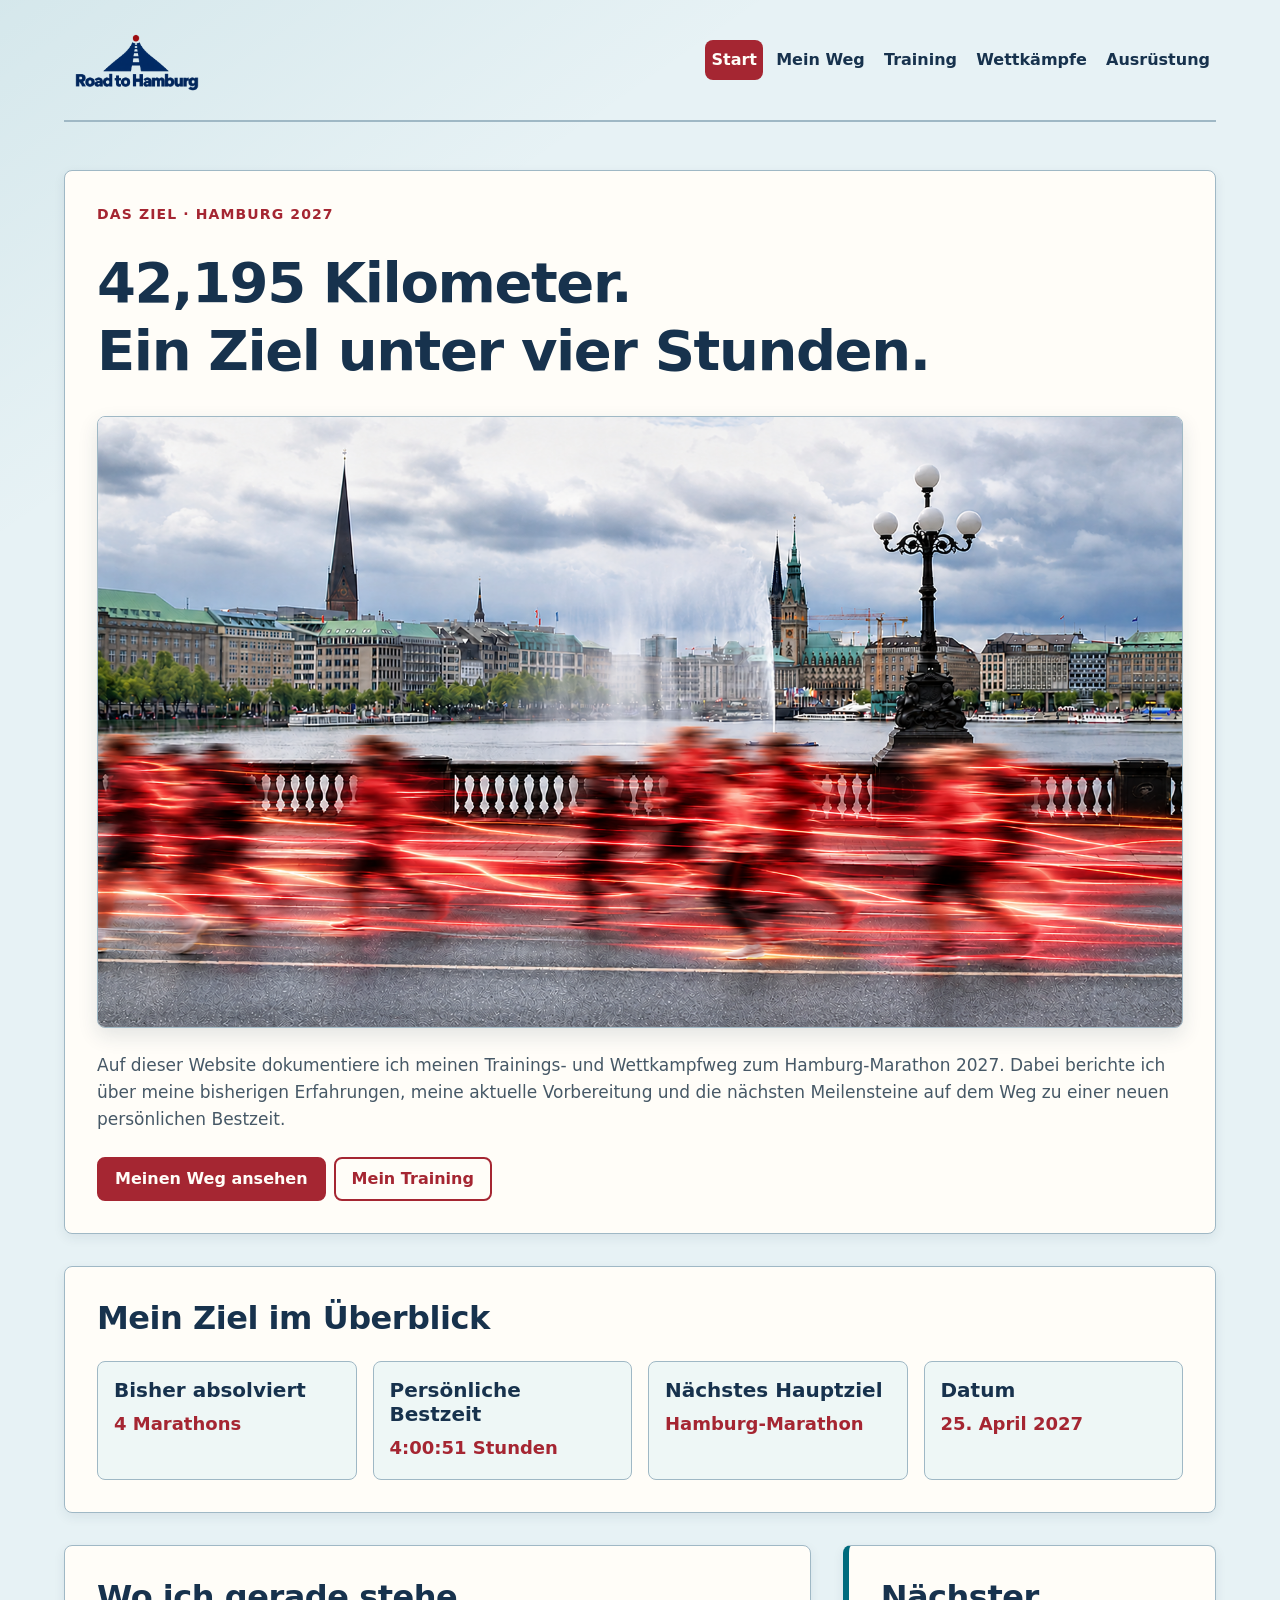
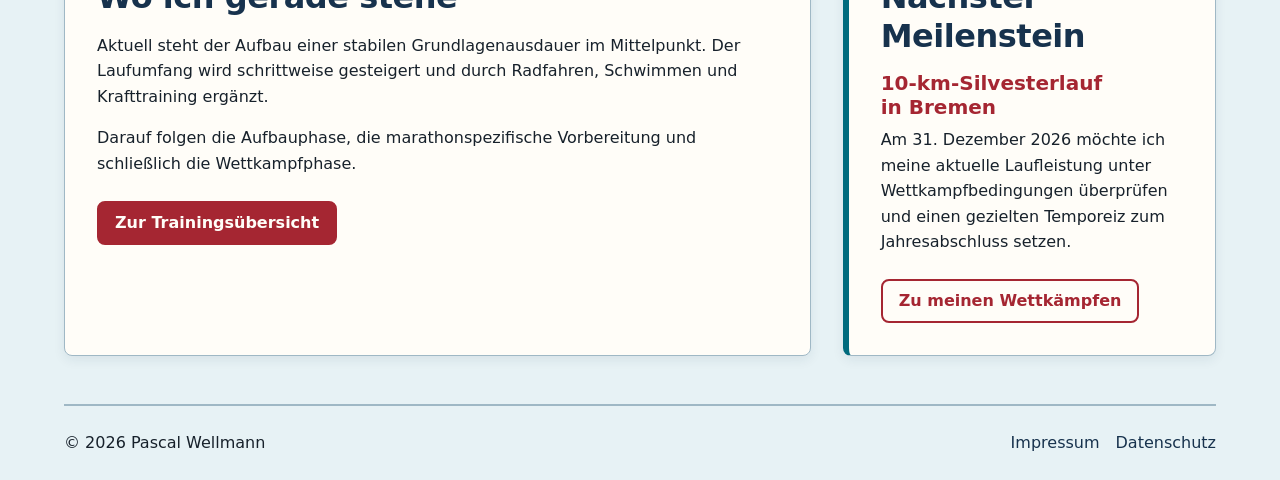
==== commit 54d77fda: "refactor: clean up styles and improve accessibility" ====
--- a/index.html
+++ b/index.html
@@ -3,10 +3,18 @@
   <head>
     <meta charset="UTF-8" />
     <meta name="viewport" content="width=device-width, initial-scale=1.0" />
+
+    <meta
+      name="description"
+      content="Mein Trainings- und Wettkampfweg zum Hamburg-Marathon 2027 mit dem Ziel, die Marathondistanz in weniger als vier Stunden zu absolvieren."
+    />
+
     <title>Start | Road to Hamburg</title>
+
     <link rel="stylesheet" href="assets/css/styles.css" />
     <script src="assets/js/components.js" defer></script>
   </head>
+
   <body class="page-home">
     <site-header></site-header>
 
@@ -18,6 +26,7 @@
           42,195 Kilometer.<br />
           Ein Ziel unter vier Stunden.
         </h1>
+
         <figure class="home-hero-image">
           <img
             src="assets/img/startseite-hamburg-lichter.png"
@@ -26,6 +35,7 @@
             height="937"
           />
         </figure>
+
         <p class="home-intro-text">
           Auf dieser Website dokumentiere ich meinen Trainings- und Wettkampfweg
           zum Hamburg-Marathon 2027. Dabei berichte ich über meine bisherigen
@@ -62,7 +72,9 @@
 
         <article>
           <h3>Datum</h3>
-          <p>25. April 2027</p>
+          <p>
+            <time datetime="2027-04-25">25. April 2027</time>
+          </p>
         </article>
       </section>
 
@@ -89,9 +101,9 @@
         <h3>10-km-Silvesterlauf in Bremen</h3>
 
         <p>
-          Am 31. Dezember 2026 möchte ich meine aktuelle Laufleistung unter
-          Wettkampfbedingungen überprüfen und einen gezielten Temporeiz zum
-          Jahresabschluss setzen.
+          Am <time datetime="2026-12-31">31. Dezember 2026</time> möchte ich
+          meine aktuelle Laufleistung unter Wettkampfbedingungen überprüfen und
+          einen gezielten Temporeiz zum Jahresabschluss setzen.
         </p>
 
         <a class="button button--secondary" href="wettkaempfe.html">
--- a/assets/css/styles.css
+++ b/assets/css/styles.css
@@ -71,6 +71,23 @@
   line-height: 1.6;
 }
 
+/* Inhalte nur für Screenreader zugänglich machen */
+.visually-hidden {
+  position: absolute;
+  width: 0.0625rem;
+  height: 0.0625rem;
+  padding: 0;
+  overflow: hidden;
+  clip: rect(0 0 0 0);
+  white-space: nowrap;
+  border: 0;
+}
+
+site-header,
+site-footer {
+  display: block;
+}
+
 /* ========================================
    Grundlegende Inhaltselemente
    ======================================== */
@@ -102,7 +119,7 @@
   line-height: 1.2;
   text-wrap: balance;
   hyphens: auto;
-  overflow-wrap: anywhere;
+  overflow-wrap: break-word;
 }
 
 h1 {
@@ -153,11 +170,6 @@
 
 a:hover {
   color: var(--color-accent);
-}
-
-a:focus-visible {
-  outline: 0.1875rem solid var(--color-focus);
-  outline-offset: 0.1875rem;
 }
 
 /* ========================================
@@ -353,15 +365,6 @@
   & .menu-toggle::before {
     content: "×";
   }
-
-  & .menu-toggle span {
-    font-size: 0;
-
-    &::after {
-      content: "Schließen";
-      font-size: 1rem;
-    }
-  }
 }
 
 /* ========================================
@@ -539,11 +542,6 @@
 
   & > aside {
     border-inline-start: 0.375rem solid var(--color-accent);
-  }
-
-  & > section:last-child,
-  & > aside:last-child {
-    margin-block-end: 0;
   }
 }
 
@@ -675,9 +673,8 @@
    Startseite
    ======================================== */
 
-/* Smartphone */
 .page-home {
-  /* Einleitungsbereich */
+  /* Einleitung */
   & .home-intro {
     display: grid;
     gap: var(--space-md);
@@ -691,26 +688,19 @@
       text-transform: uppercase;
     }
 
-    & h1 {
-      width: 100%;
-      max-width: none;
+    & h1,
+    & .home-intro-text,
+    & .button-group {
       margin: 0;
     }
 
     & .home-intro-text {
-      width: 100%;
-      max-width: none;
-      margin: 0;
       color: var(--color-text-light);
       font-size: 1.0625rem;
     }
-
-    & .button-group {
-      margin: 0;
-    }
-  }
-
-  /* Großes Einleitungsbild */
+  }
+
+  /* Hero-Bild */
   & .home-hero-image {
     overflow: hidden;
     width: 100%;
@@ -722,7 +712,7 @@
 
     & img {
       width: 100%;
-      height: auto;
+      aspect-ratio: 16 / 9;
       object-fit: cover;
       object-position: center;
     }
@@ -741,25 +731,23 @@
       display: grid;
       align-content: start;
       gap: var(--space-xs);
-    }
-
-    & article h3 {
-      margin: 0;
-    }
-
-    & article p {
-      margin: 0;
-      color: var(--color-secondary);
-      font-size: 1.125rem;
-      font-weight: 700;
+
+      & h3,
+      & p {
+        margin: 0;
+      }
+
+      & p {
+        color: var(--color-secondary);
+        font-size: 1.125rem;
+        font-weight: 700;
+      }
     }
   }
 
   /* Aktueller Trainingsstand */
-  & .home-status {
-    & p:last-of-type {
-      margin-block-end: var(--space-md);
-    }
+  & .home-status p:last-of-type {
+    margin-block-end: var(--space-md);
   }
 
   /* Nächster Meilenstein */
@@ -775,7 +763,7 @@
 }
 
 /* ========================================
-   Tablet ab 768 Pixel
+   Startseite: Tablet ab 768 Pixeln
    ======================================== */
 
 @media (min-width: 48rem) {
@@ -784,27 +772,20 @@
       grid-template-columns: repeat(2, minmax(0, 1fr));
     }
 
-    /* Einleitung über die gesamte Breite */
-    & .home-intro {
+    & .home-intro,
+    & .home-stats {
       grid-column: 1 / -1;
-
-      & .home-intro-text {
-        font-size: 1.125rem;
-      }
+    }
+
+    & .home-intro-text {
+      font-size: 1.125rem;
     }
 
     & .home-hero-image {
       margin-block-start: var(--space-xs);
-
-      & img {
-        max-height: 27rem;
-        object-fit: cover;
-      }
-    }
-
-    /* Kennzahlen über die gesamte Breite */
+    }
+
     & .home-stats {
-      grid-column: 1 / -1;
       grid-template-columns: repeat(2, minmax(0, 1fr));
 
       & > h2 {
@@ -812,7 +793,6 @@
       }
     }
 
-    /* Trainingsstand und Meilenstein nebeneinander */
     & .home-status {
       grid-column: 1;
     }
@@ -824,7 +804,7 @@
 }
 
 /* ========================================
-   Desktop ab 1200 Pixel
+   Startseite: Desktop ab 1200 Pixeln
    ======================================== */
 
 @media (min-width: 75rem) {
@@ -833,115 +813,142 @@
       grid-template-columns: 2fr 1fr;
     }
 
-    & .home-intro {
+    & .home-stats {
+      grid-template-columns: repeat(4, minmax(0, 1fr));
+    }
+  }
+}
+
+/* ========================================
+   Mein Weg
+   ======================================== */
+
+.page-journey {
+  /* Einleitung */
+  & .journey-intro {
+    grid-column: 1 / -1;
+    display: grid;
+    width: 100%;
+    min-width: 0;
+    gap: var(--space-md);
+
+    & h1,
+    & p {
+      margin: 0;
+    }
+  }
+
+  /* Hero-Bild */
+  & .journey-hero-image {
+    overflow: hidden;
+    width: 100%;
+    min-width: 0;
+    margin: 0;
+    border: 0.0625rem solid var(--color-border);
+    border-radius: var(--border-radius);
+    background-color: var(--color-image-background);
+    box-shadow: var(--shadow-medium);
+
+    & img {
+      width: 100%;
+      aspect-ratio: 16 / 9;
+      object-fit: cover;
+      object-position: center;
+    }
+
+    & figcaption {
+      padding: var(--space-xs) var(--space-sm);
+      color: var(--color-text-light);
+      font-size: 0.875rem;
+      text-align: center;
+    }
+  }
+
+  /* Marathonstationen */
+  & .journey-stations {
+    grid-column: 1 / -1;
+    display: grid;
+    grid-template-columns: minmax(0, 1fr);
+    gap: var(--space-sm);
+    min-width: 0;
+
+    & > h2 {
       grid-column: 1 / -1;
     }
-
-    & .home-hero-image {
-      & img {
-        max-height: 31rem;
-      }
-    }
-
-    & .home-stats {
-      grid-column: 1 / -1;
-      grid-template-columns: repeat(4, minmax(0, 1fr));
-    }
-
-    & .home-status {
-      grid-column: 1;
-    }
-
-    & .home-next {
-      grid-column: 2;
-    }
-  }
-}
-
-/* ========================================
-   Mein Weg
-   ======================================== */
-
-.page-journey {
-  & .journey-stations {
-    display: grid;
-    gap: var(--space-sm);
 
     & article {
       min-width: 0;
 
       & h3 {
         text-align: center;
+        text-transform: uppercase;
       }
 
       & figure {
         margin: var(--space-md) 0;
 
         & img {
-          display: block;
           width: 100%;
-          height: auto;
           aspect-ratio: 3 / 2;
           object-fit: cover;
+          object-position: center;
           border-radius: var(--border-radius);
         }
 
         & figcaption {
           margin-block-start: var(--space-xs);
+          color: var(--color-text-light);
           font-size: 0.875rem;
         }
       }
-
-      & .journey-result {
-        display: flex;
-        flex-direction: column;
-        align-items: center;
-        gap: var(--space-xs);
-        margin-block: var(--space-md);
-        padding-inline-start: 0;
-        text-align: center;
-        list-style: none;
-
-        & li:first-child time {
-          font-style: italic;
-        }
-
-        & li:last-child time {
-          color: var(--color-secondary);
-          font-size: 1.125rem;
-          font-weight: 700;
-        }
-      }
-
-      & details {
-        margin-block-start: var(--space-md);
-        padding-block-start: var(--space-md);
-        border-block-start: 0.0625rem solid var(--color-border);
-
-        & summary {
-          color: var(--color-accent);
-          font-weight: 700;
-          cursor: pointer;
-        }
-
-        & summary:hover {
-          color: var(--color-secondary);
-          text-decoration: underline;
-        }
-
-        & summary:focus-visible {
-          outline: 0.1875rem solid var(--color-focus);
-          outline-offset: 0.25rem;
-        }
-
-        &[open] summary {
-          margin-block-end: var(--space-md);
-        }
-
-        & p:last-child {
-          margin-block-end: 0;
-        }
-      }
+    }
+  }
+
+  /* Datum und Laufzeit */
+  & .journey-result {
+    display: flex;
+    flex-direction: column;
+    align-items: center;
+    gap: var(--space-xs);
+    margin-block: var(--space-md);
+    padding: 0;
+    text-align: center;
+    list-style: none;
+
+    & li:first-child time {
+      font-style: italic;
+    }
+
+    & li:last-child time {
+      color: var(--color-secondary);
+      font-size: 1.125rem;
+      font-weight: 700;
+    }
+  }
+
+  /* Aufklappbare Erfahrungsberichte */
+  & .journey-stations details {
+    margin-block-start: var(--space-md);
+    padding-block-start: var(--space-md);
+    border-block-start: 0.0625rem solid var(--color-border);
+
+    & summary {
+      color: var(--color-accent);
+      font-weight: 700;
+      cursor: pointer;
+
+      &:hover {
+        color: var(--color-secondary);
+        text-decoration: underline;
+      }
+    }
+
+    &[open] summary {
+      margin-block-end: var(--space-md);
+    }
+
+    & p:last-child {
+      margin-block-end: 0;
     }
   }
 }
@@ -956,17 +963,9 @@
       grid-template-columns: repeat(2, minmax(0, 1fr));
     }
 
-    & .journey-intro,
-    & .journey-stations {
-      grid-column: 1 / -1;
-    }
-
+    /* Marathonstationen als 2 × 2 Raster */
     & .journey-stations {
       grid-template-columns: repeat(2, minmax(0, 1fr));
-
-      & > h2 {
-        grid-column: 1 / -1;
-      }
     }
   }
 }
@@ -981,12 +980,9 @@
       grid-template-columns: 2fr 1fr;
     }
 
+    /* Vier Marathonstationen nebeneinander */
     & .journey-stations {
       grid-template-columns: repeat(4, minmax(0, 1fr));
-
-      & > h2 {
-        grid-column: 1 / -1;
-      }
     }
   }
 }
@@ -995,57 +991,58 @@
    Training
    ======================================== */
 
-/* Smartphone */
 .page-training {
   /* Einleitung */
   & .training-intro {
+    grid-column: 1 / -1;
     display: grid;
+    width: 100%;
+    min-width: 0;
     gap: var(--space-md);
 
-    & > h1 {
+    & h1,
+    & p {
+      margin: 0;
+    }
+  }
+
+  /* Hero-Bild */
+  & .training-hero-image {
+    overflow: hidden;
+    width: 100%;
+    min-width: 0;
+    margin: 0;
+    border: 0.0625rem solid var(--color-border);
+    border-radius: var(--border-radius);
+    background-color: var(--color-image-background);
+    box-shadow: var(--shadow-medium);
+
+    & img {
+      width: 100%;
+      aspect-ratio: 16 / 9;
+      object-fit: cover;
+      object-position: center;
+    }
+  }
+
+  /* Trainingsbereiche */
+  & .training-areas {
+    display: grid;
+    grid-template-columns: minmax(0, 1fr);
+    gap: var(--space-sm);
+    min-width: 0;
+
+    & > h2 {
       grid-column: 1 / -1;
-    }
-
-    & figure {
-      width: min(100%, 20rem);
-      margin: 0 auto;
-
-      & img {
-        display: block;
-        width: 100%;
-        height: auto;
-        aspect-ratio: 3 / 2;
-        object-fit: cover;
-        border-radius: var(--border-radius);
-      }
-
-      & figcaption {
-        margin-block-start: var(--space-xs);
-        font-size: 0.875rem;
+      margin-block-end: var(--space-xs);
+    }
+
+    & article {
+      min-width: 0;
+
+      & h3 {
         text-align: center;
       }
-    }
-  }
-
-  /* Kartenbereiche */
-  & .training-areas,
-  & .training-week,
-  & .training-load {
-    display: grid;
-    gap: var(--space-sm);
-  }
-
-  & .training-areas > h2,
-  & .training-week > h2,
-  & .training-week > p,
-  & .training-load > h2 {
-    grid-column: 1 / -1;
-  }
-
-  /* Trainingsbereiche und Piktogramme */
-  & .training-areas {
-    & article h3 {
-      text-align: center;
     }
 
     & .training-icon {
@@ -1058,8 +1055,146 @@
     }
   }
 
+  /* Wochenstruktur */
+  & .training-week {
+    display: grid;
+    grid-template-columns: minmax(0, 1fr);
+    gap: var(--space-md);
+    min-width: 0;
+
+    & > h2,
+    & > p {
+      margin: 0;
+    }
+
+    & > article {
+      display: grid;
+      align-content: start;
+      gap: var(--space-xs);
+      min-width: 0;
+
+      & h3,
+      & p {
+        margin: 0;
+      }
+    }
+  }
+
+  /* Tabellenüberschrift und Scrollhinweis */
+  & .training-table-title {
+    margin: var(--space-xs) 0 0;
+    color: var(--color-primary);
+    font-size: 1.125rem;
+  }
+
+  & .training-table-hint {
+    margin: 0;
+    color: var(--color-text-light);
+    font-size: 0.875rem;
+  }
+
+  /* Horizontal scrollbarere Tabelle */
+  & .training-table-wrapper {
+    overflow-x: auto;
+    width: 100%;
+    max-width: 100%;
+    min-width: 0;
+    border: 0.0625rem solid var(--color-border);
+    border-radius: var(--border-radius);
+    background-color: var(--color-surface);
+    overscroll-behavior-inline: contain;
+    -webkit-overflow-scrolling: touch;
+
+    &:focus-visible {
+      outline: 0.1875rem solid var(--color-focus);
+      outline-offset: 0.1875rem;
+    }
+  }
+
+  & .training-table-wrapper table {
+    width: 100%;
+    min-width: 26rem;
+    border-collapse: collapse;
+    font-size: 0.9375rem;
+
+    & th,
+    & td {
+      padding: 0.75rem var(--space-sm);
+      border-block-start: 0.0625rem solid var(--color-border);
+      text-align: left;
+      vertical-align: top;
+    }
+
+    & thead {
+      background-color: var(--color-primary);
+      color: var(--color-surface);
+
+      & th {
+        border-block-start: 0;
+      }
+    }
+
+    & tbody th {
+      color: var(--color-primary);
+      font-weight: 700;
+      white-space: nowrap;
+    }
+
+    & tbody td {
+      overflow-wrap: break-word;
+    }
+
+    & tbody tr:nth-child(even) {
+      background-color: var(--color-surface-soft);
+    }
+
+    & tbody tr:hover {
+      background-color: color-mix(
+        in srgb,
+        var(--color-secondary) 8%,
+        var(--color-surface)
+      );
+    }
+  }
+
+  /* Belastungssteuerung */
+  & .training-load {
+    display: grid;
+    grid-template-columns: minmax(0, 1fr);
+    gap: var(--space-sm);
+    min-width: 0;
+
+    & > h2 {
+      grid-column: 1 / -1;
+      margin-block-end: var(--space-xs);
+    }
+
+    & article {
+      min-width: 0;
+    }
+  }
+
+  /* Responsives Bild der Belastungssteuerung */
+  & .training-load-image {
+    display: none;
+    overflow: hidden;
+    width: 90%;
+    margin: var(--space-md) auto 0;
+    border-radius: var(--border-radius);
+    background-color: var(--color-image-background);
+
+    & img {
+      width: 100%;
+      height: 12rem;
+      object-fit: contain;
+      object-position: center;
+    }
+  }
+
   /* Trainingsphasen */
   & .training-phase {
+    min-width: 0;
+
     & > p {
       margin-block-end: var(--space-md);
     }
@@ -1067,10 +1202,17 @@
 
   & .training-phases {
     display: grid;
+    grid-template-columns: minmax(0, 1fr);
     gap: var(--space-sm);
     margin: 0;
     padding: 0;
     list-style: none;
+
+    & li {
+      min-width: 0;
+      margin: 0;
+    }
+
     & article,
     & details {
       height: 100%;
@@ -1080,7 +1222,7 @@
       background-color: var(--color-surface);
     }
 
-    /* Aktuelle Phase */
+    /* Aktuelle Trainingsphase */
     & li[aria-current="step"] article {
       border: 0.125rem solid var(--color-secondary);
       background-color: color-mix(
@@ -1109,15 +1251,7 @@
       & h3 {
         display: inline;
         margin: 0;
-      }
-
-      &:hover {
-        color: var(--color-secondary);
-      }
-
-      &:focus-visible {
-        outline: 0.1875rem solid var(--color-focus);
-        outline-offset: 0.25rem;
+        color: inherit;
       }
     }
 
@@ -1130,10 +1264,23 @@
       margin-block-end: 0;
     }
   }
-}
-
-/* ========================================
-   Tablet ab 768 Pixel
+
+  /* Trainingsgrundsätze */
+  & .training-principles {
+    min-width: 0;
+
+    & ul {
+      padding-inline-start: var(--space-md);
+    }
+
+    & li + li {
+      margin-block-start: var(--space-xs);
+    }
+  }
+}
+
+/* ========================================
+   Training: Tablet ab 768 Pixeln
    ======================================== */
 
 @media (min-width: 48rem) {
@@ -1142,44 +1289,39 @@
       grid-template-columns: repeat(2, minmax(0, 1fr));
     }
 
+    /* Große Bereiche über die gesamte Breite */
     & .training-intro,
     & .training-areas,
     & .training-week,
-    & .training-load,
-    & .training-phase,
-    & .training-principles {
+    & .training-load {
       grid-column: 1 / -1;
     }
 
-    /* Einleitungstext links, kleineres Bild rechts */
-    & .training-intro {
-      grid-template-columns: minmax(0, 1fr) minmax(12rem, 18rem);
-      align-items: center;
-
-      & > h1 {
-        grid-column: 1 / -1;
-      }
-
-      & > p {
-        grid-column: 1;
-      }
-
-      & > figure {
-        grid-column: 2;
-        grid-row: 2 / span 2;
-        align-self: center;
-        width: 100%;
-      }
-    }
-
-    /* Zwei mal zwei Trainingsbereiche */
+    /* Trainingsbereiche als 2 × 2 Raster */
     & .training-areas {
       grid-template-columns: repeat(2, minmax(0, 1fr));
     }
 
-    /* Zwei mal zwei Bestandteile der Trainingswoche */
+    /* Bestandteile der Trainingswoche als 2 × 2 Raster */
     & .training-week {
       grid-template-columns: repeat(2, minmax(0, 1fr));
+
+      & > h2,
+      & > p,
+      & > .training-table-title,
+      & > .training-table-hint,
+      & > .training-table-wrapper {
+        grid-column: 1 / -1;
+      }
+    }
+
+    & .training-table-hint {
+      display: none;
+    }
+
+    & .training-table-wrapper table {
+      min-width: 28rem;
+      font-size: 1rem;
     }
 
     /* Drei Belastungsstufen nebeneinander */
@@ -1187,15 +1329,30 @@
       grid-template-columns: repeat(3, minmax(0, 1fr));
     }
 
-    /* Trainingsphasen in zwei Spalten */
-    & .training-phases {
-      grid-template-columns: repeat(2, minmax(0, 1fr));
-    }
-  }
-}
-
-/* ========================================
-   Desktop ab 1200 Pixel
+    /* Phasen und Grundsätze nebeneinander */
+    & .training-phase {
+      grid-column: 1;
+    }
+
+    & .training-principles {
+      grid-column: 2;
+      align-self: stretch;
+      height: 100%;
+    }
+
+    /* Bild innerhalb der Trainingsgrundsätze */
+    & .training-load-image--tablet {
+      display: block;
+    }
+
+    & .training-load-image--desktop {
+      display: none;
+    }
+  }
+}
+
+/* ========================================
+   Training: Desktop ab 1200 Pixeln
    ======================================== */
 
 @media (min-width: 75rem) {
@@ -1208,11 +1365,6 @@
     & .training-intro,
     & .training-areas {
       grid-column: 1 / -1;
-    }
-
-    /* Einleitungsbild bleibt rechts und kompakt */
-    & .training-intro {
-      grid-template-columns: minmax(0, 1.4fr) minmax(16rem, 18rem);
     }
 
     /* Vier Trainingsbereiche nebeneinander */
@@ -1225,26 +1377,45 @@
       grid-column: 1;
       grid-template-columns: repeat(2, minmax(0, 1fr));
       align-content: start;
+
+      & > h2,
+      & > p,
+      & > .training-table-title,
+      & > .training-table-hint,
+      & > .training-table-wrapper {
+        grid-column: 1 / -1;
+      }
     }
 
     /* Belastungssteuerung rechts */
     & .training-load {
       grid-column: 2;
-      grid-template-columns: 1fr;
-    }
-
-    /* Trainingsphasen links */
+      grid-template-columns: minmax(0, 1fr);
+      align-content: start;
+    }
+
+    & .training-load-image--tablet {
+      display: none;
+    }
+
+    & .training-load-image--desktop {
+      display: block;
+      width: 100%;
+
+      & img {
+        height: 24rem;
+      }
+    }
+
+    /* Phasen und Grundsätze nebeneinander */
     & .training-phase {
       grid-column: 1;
     }
 
-    & .training-phases {
-      grid-template-columns: 1fr;
-    }
-
-    /* Trainingsgrundsätze rechts */
     & .training-principles {
       grid-column: 2;
+      align-self: stretch;
+      height: 100%;
     }
   }
 }
@@ -1254,54 +1425,49 @@
    ======================================== */
 
 .page-competitions {
+  /* Einleitung */
   & .competitions-intro {
     display: grid;
     gap: var(--space-md);
 
-    & > h1 {
-      grid-column: 1 / -1;
-    }
-
-    & figure {
-      width: min(100%, 20rem);
-      margin: 0 auto;
-
-      & img {
-        display: block;
-        width: 100%;
-        height: auto;
-        aspect-ratio: 3 / 2;
-        object-fit: cover;
-        border-radius: var(--border-radius);
-      }
-
-      & figcaption {
-        margin-block-start: var(--space-xs);
-        font-size: 0.875rem;
-        text-align: center;
-      }
-    }
-  }
-
-  /* ========================================
-     Hauptwettkampf
-     ======================================== */
-
+    & h1,
+    & p {
+      margin: 0;
+    }
+  }
+
+  /* Hero-Bild */
+  & .competitions-hero-image {
+    overflow: hidden;
+    width: 100%;
+    margin: 0;
+    border: 0.0625rem solid var(--color-border);
+    border-radius: var(--border-radius);
+    background-color: var(--color-image-background);
+    box-shadow: var(--shadow-medium);
+
+    & img {
+      width: 100%;
+      aspect-ratio: 16 / 9;
+      object-fit: cover;
+      object-position: center;
+    }
+  }
+
+  /* Hauptwettkampf */
   & .competitions-main {
     & article {
       display: grid;
       gap: var(--space-sm);
+      min-width: 0;
     }
 
     & h3 {
-      margin-block: 0;
+      margin: 0;
     }
 
     & dl {
-      display: grid;
-      grid-template-columns: 1fr;
-      gap: var(--space-sm);
-      margin: 0;
+      grid-template-columns: minmax(0, 1fr);
     }
 
     & dl > div {
@@ -1320,11 +1486,10 @@
     & dd {
       min-width: 0;
       margin: var(--space-xs) 0 0;
-      overflow-wrap: anywhere;
-    }
-  }
-
-  /* Status des Hauptwettkampfs */
+      overflow-wrap: break-word;
+    }
+  }
+
   & .competition-status {
     justify-self: start;
     margin: 0;
@@ -1336,50 +1501,45 @@
     font-weight: 700;
   }
 
-  /* Streckenbild */
+  /* Streckenkarte */
   & .competition-route {
     width: 100%;
     max-width: 42rem;
     margin: var(--space-sm) auto;
 
     & img {
-      display: block;
       width: 100%;
-      height: auto;
       max-height: 26rem;
       object-fit: contain;
       border: 0.0625rem solid var(--color-border);
       border-radius: var(--border-radius);
-      background-color: var(--color-surface);
+      background-color: var(--color-image-background);
     }
 
     & figcaption {
       margin-block-start: var(--space-xs);
+      color: var(--color-text-light);
       font-size: 0.875rem;
       text-align: center;
 
       & a {
         color: var(--color-primary);
-      }
-
-      & a:hover {
-        color: var(--color-secondary);
-      }
-    }
-  }
-
-  /* ========================================
-     Vorbereitungswettkämpfe
-     ======================================== */
-
-  & .competitions-planned {
-    & > p {
-      margin-block-end: var(--space-md);
-    }
+
+        &:hover {
+          color: var(--color-secondary);
+        }
+      }
+    }
+  }
+
+  /* Vorbereitungsläufe */
+  & .competitions-planned > p {
+    margin-block-end: var(--space-md);
   }
 
   & .competitions-preparation {
     display: grid;
+    grid-template-columns: minmax(0, 1fr);
     gap: var(--space-sm);
     margin: 0;
     padding: 0;
@@ -1387,6 +1547,7 @@
 
     & li {
       min-width: 0;
+      margin: 0;
     }
 
     & details {
@@ -1398,11 +1559,10 @@
     }
 
     & summary {
-      display: flex;
-      flex-wrap: wrap;
+      display: grid;
+      grid-template-columns: minmax(0, 1fr) auto;
       align-items: center;
       gap: var(--space-xs) var(--space-sm);
-      min-width: 0;
       color: var(--color-primary);
       list-style: none;
       cursor: pointer;
@@ -1412,8 +1572,9 @@
       }
 
       &::after {
+        grid-column: 2;
+        grid-row: 2;
         content: "+";
-        flex: 0 0 auto;
         font-size: 1.5rem;
         font-weight: 700;
         line-height: 1;
@@ -1422,11 +1583,6 @@
       &:hover .competition-title {
         color: var(--color-secondary);
       }
-
-      &:focus-visible {
-        outline: 0.1875rem solid var(--color-focus);
-        outline-offset: 0.25rem;
-      }
     }
 
     & details[open] summary {
@@ -1437,18 +1593,17 @@
       }
     }
 
-    /* Wettkampfname */
     & .competition-title {
-      flex: 1 1 12rem;
+      grid-column: 1 / -1;
       min-width: 0;
       font-size: 1.125rem;
       font-weight: 700;
-      overflow-wrap: anywhere;
-    }
-
-    /* Statusmarkierungen */
+      overflow-wrap: break-word;
+    }
+
     & .competition-state {
-      flex: 0 0 auto;
+      grid-column: 1;
+      justify-self: start;
       padding: 0.25rem 0.625rem;
       border-radius: 999rem;
       font-size: 0.8125rem;
@@ -1467,49 +1622,34 @@
     }
 
     & .competition-state.open {
-      border: 0.125rem solid var(--color-border-strong);
+      border: 0.0625rem solid var(--color-border-strong);
       background-color: var(--color-surface);
       color: var(--color-primary);
     }
 
-    /* Daten innerhalb eines Vorbereitungslaufs */
     & dl {
-      display: grid;
-      grid-template-columns: 1fr;
-      gap: var(--space-sm);
+      grid-template-columns: minmax(0, 1fr);
+      gap: 0;
       margin: 0 0 var(--space-md);
     }
 
     & dl > div {
       display: grid;
-      grid-template-columns: minmax(4.5rem, auto) minmax(0, 1fr);
-      gap: var(--space-sm);
+      gap: 0.25rem;
       min-width: 0;
-      padding: var(--space-sm);
-      border: 0.0625rem solid var(--color-border);
-      border-inline-start: 0.25rem solid var(--color-secondary);
-      border-radius: var(--border-radius);
-      background-color: color-mix(
-        in srgb,
-        var(--color-primary) 5%,
-        var(--color-surface)
-      );
+      padding-block: var(--space-xs);
+      border-block-end: 0.0625rem solid var(--color-border);
     }
 
     & dt {
-      min-width: 0;
+      color: var(--color-text-light);
       font-weight: 700;
     }
 
     & dd {
       min-width: 0;
       margin: 0;
-      overflow-wrap: anywhere;
-      hyphens: auto;
-    }
-
-    & p {
-      overflow-wrap: anywhere;
+      overflow-wrap: break-word;
     }
 
     & p:last-child {
@@ -1517,14 +1657,10 @@
     }
   }
 
-  /* ========================================
-     Wettkampfbilanz
-     ======================================== */
-
+  /* Wettkampfbilanz */
   & .competitions-balance {
     & dl {
-      display: grid;
-      grid-template-columns: 1fr;
+      grid-template-columns: minmax(0, 1fr);
       gap: var(--space-sm);
       margin-block: var(--space-md);
     }
@@ -1547,35 +1683,54 @@
       margin: var(--space-xs) 0 0;
       color: var(--color-secondary);
       font-weight: 700;
-      overflow-wrap: anywhere;
-    }
-  }
-}
-
-/* Sehr kleine Smartphones bis 352 Pixel */
-@media (max-width: 22rem) {
+      overflow-wrap: break-word;
+    }
+
+    & p:last-of-type {
+      margin-block-end: var(--space-md);
+    }
+  }
+
+  /* Hinweis zu Vorbereitungsläufen */
+  & .competitions-note p:last-child {
+    margin-block-end: 0;
+  }
+}
+
+/* ========================================
+   Wettkämpfe: ab 480 Pixeln
+   ======================================== */
+
+@media (min-width: 30rem) {
   .page-competitions {
     & .competitions-preparation {
-      & details {
-        padding: var(--space-sm);
+      & summary {
+        grid-template-columns: minmax(0, 1fr) auto auto;
+
+        &::after {
+          grid-column: 3;
+          grid-row: 1;
+        }
+      }
+
+      & .competition-title {
+        grid-column: 1;
+      }
+
+      & .competition-state {
+        grid-column: 2;
       }
 
       & dl > div {
-        grid-template-columns: 1fr;
-        gap: 0.25rem;
-      }
-
-      & dd {
-        overflow-wrap: normal;
-        word-break: normal;
-        hyphens: none;
-      }
-    }
-  }
-}
-
-/* ========================================
-   Tablet ab 768 Pixel
+        grid-template-columns: minmax(6rem, 0.4fr) minmax(0, 1fr);
+        gap: var(--space-sm);
+      }
+    }
+  }
+}
+
+/* ========================================
+   Wettkämpfe: Tablet ab 768 Pixeln
    ======================================== */
 
 @media (min-width: 48rem) {
@@ -1592,24 +1747,6 @@
 
     & .competitions-intro {
       grid-area: intro;
-      grid-template-columns: minmax(0, 1fr) minmax(12rem, 18rem);
-      align-items: start;
-
-      & > h1 {
-        grid-column: 1 / -1;
-      }
-
-      & > p {
-        grid-column: 1;
-        align-self: start;
-      }
-
-      & > figure {
-        grid-column: 2;
-        grid-row: 2;
-        align-self: start;
-        width: 100%;
-      }
     }
 
     & .competitions-main {
@@ -1635,7 +1772,12 @@
     & .competitions-preparation {
       & dl {
         grid-template-columns: repeat(2, minmax(0, 1fr));
-        gap: var(--space-sm);
+        gap: 0 var(--space-md);
+      }
+
+      & dl > div {
+        grid-template-columns: minmax(0, 1fr);
+        align-content: start;
       }
     }
 
@@ -1646,7 +1788,7 @@
 }
 
 /* ========================================
-   Desktop ab 1200 Pixel
+   Wettkämpfe: Desktop ab 1200 Pixeln
    ======================================== */
 
 @media (min-width: 75rem) {
@@ -1659,20 +1801,21 @@
         "planned note";
     }
 
-    & .competitions-intro {
-      grid-template-columns: minmax(0, 1.4fr) minmax(16rem, 18rem);
-    }
-
-    & .competitions-main {
-      & dl {
-        grid-template-columns: repeat(3, minmax(0, 1fr));
-      }
-    }
-
-    & .competitions-balance {
-      & dl {
-        grid-template-columns: 1fr;
-      }
+    & .competitions-main dl {
+      grid-template-columns: repeat(3, minmax(0, 1fr));
+    }
+
+    & .competitions-balance dl {
+      grid-template-columns: minmax(0, 1fr);
+    }
+
+    & .competitions-planned,
+    & .competitions-note {
+      align-self: stretch;
+    }
+
+    & .competitions-note {
+      height: 100%;
     }
   }
 }
@@ -1682,65 +1825,60 @@
    ======================================== */
 
 .page-equipment {
+  /* Ausrüstungsbereiche */
   & .equipment-running,
   & .equipment-cycling,
   & .equipment-swimming,
   & .equipment-homegym {
     display: grid;
+    grid-template-columns: minmax(0, 1fr);
     align-content: start;
     gap: var(--space-sm);
+    min-width: 0;
 
     & > h2 {
       margin: 0;
     }
   }
 
-  /* ========================================
-     Ausrüstungskarten
-     ======================================== */
-
+  /* Produktkarten */
   & article {
     display: flex;
+    min-width: 0;
     height: 100%;
     flex-direction: column;
     gap: var(--space-sm);
 
     & h3,
     & p,
-    & figure,
-    & dl {
+    & figure {
       margin: 0;
     }
   }
 
-  /* ========================================
-     Produktbilder
-     ======================================== */
-
+  /* Produktbilder */
   & .equipment-image {
     display: grid;
     width: 100%;
-    height: 14rem;
+    height: 15rem;
     overflow: hidden;
     place-items: center;
+    padding: var(--space-sm);
     border: 0.0625rem solid var(--color-border);
     border-radius: var(--border-radius);
     background-color: var(--color-image-background);
 
     & img {
-      display: block;
-      width: 100%;
-      height: 100%;
-      padding: var(--space-xs);
+      width: auto;
+      height: auto;
+      max-width: 100%;
+      max-height: 100%;
       object-fit: contain;
       object-position: center;
     }
   }
 
-  /* ========================================
-     Einsatzzweck
-     ======================================== */
-
+  /* Einsatzzweck */
   & .equipment-purpose {
     align-self: flex-start;
     padding: 0.25rem 0.625rem;
@@ -1752,40 +1890,10 @@
     line-height: 1.3;
   }
 
-  /* ========================================
-     Technische Angaben
-     ======================================== */
-
-  & article dl {
-    display: grid;
-    grid-template-columns: 1fr;
-    gap: var(--space-xs);
-    margin-block-start: auto;
-  }
-
-  & article dl > div {
-    display: grid;
-    grid-template-columns: minmax(5rem, auto) minmax(0, 1fr);
-    gap: var(--space-sm);
-    padding-block: var(--space-xs);
-    border-bottom: 0.0625rem solid var(--color-border);
-  }
-
-  & article dt {
-    font-weight: 700;
-  }
-
-  & article dd {
+  /* Persönlicher Hinweis */
+  & .equipment-note {
     min-width: 0;
-    margin: 0;
-    overflow-wrap: anywhere;
-  }
-
-  /* ========================================
-     Persönlicher Hinweis
-     ======================================== */
-
-  & .equipment-note {
+
     & p:last-child {
       margin-block-end: 0;
     }
@@ -1793,30 +1901,7 @@
 }
 
 /* ========================================
-   Sehr kleine Smartphones bis 352 Pixel
-   ======================================== */
-
-@media (max-width: 22rem) {
-  .page-equipment {
-    & article dl > div {
-      grid-template-columns: 1fr;
-      gap: 0.25rem;
-    }
-
-    & article dd {
-      overflow-wrap: normal;
-      word-break: normal;
-      hyphens: none;
-    }
-
-    & .equipment-purpose {
-      overflow-wrap: anywhere;
-    }
-  }
-}
-
-/* ========================================
-   Tablet ab 768 Pixel
+   Ausrüstung: Tablet ab 768 Pixeln
    ======================================== */
 
 @media (min-width: 48rem) {
@@ -1831,17 +1916,19 @@
         "swimming note";
     }
 
-    /* Einheitliche Höhe der Kartenüberschriften */
+    & .equipment-intro {
+      grid-area: intro;
+    }
+
+    /* Einheitliche Ausrichtung der Karteninhalte */
     & article h3 {
       min-height: 3.25rem;
     }
 
-    /* Einleitung */
-    & .equipment-intro {
-      grid-area: intro;
-    }
-
-    /* Laufausrüstung */
+    & .equipment-image {
+      height: 20rem;
+    }
+
     & .equipment-running {
       grid-area: running;
       grid-template-columns: repeat(2, minmax(0, 1fr));
@@ -1851,7 +1938,6 @@
       }
     }
 
-    /* Radausrüstung */
     & .equipment-cycling {
       grid-area: cycling;
       grid-template-columns: repeat(2, minmax(0, 1fr));
@@ -1861,7 +1947,6 @@
       }
     }
 
-    /* Homegym */
     & .equipment-homegym {
       grid-area: homegym;
       grid-template-columns: repeat(2, minmax(0, 1fr));
@@ -1871,20 +1956,20 @@
       }
     }
 
-    /* Schwimmausrüstung */
     & .equipment-swimming {
       grid-area: swimming;
     }
 
-    /* Persönlicher Hinweis */
     & .equipment-note {
       grid-area: note;
-    }
-  }
-}
-
-/* ========================================
-   Desktop ab 1200 Pixel
+      align-self: stretch;
+      height: 100%;
+    }
+  }
+}
+
+/* ========================================
+   Ausrüstung: Desktop ab 1200 Pixeln
    ======================================== */
 
 @media (min-width: 75rem) {
@@ -1905,10 +1990,15 @@
       & > h2 {
         grid-column: 1 / -1;
       }
-    }
-
-    /* Zwei Fahrradkarten nebeneinander */
-    & .equipment-cycling {
+
+      & .equipment-image {
+        height: 15rem;
+      }
+    }
+
+    /* Jeweils zwei Karten nebeneinander */
+    & .equipment-cycling,
+    & .equipment-homegym {
       grid-template-columns: repeat(2, minmax(0, 1fr));
 
       & > h2 {
@@ -1916,13 +2006,10 @@
       }
     }
 
-    /* Zwei Homegym-Karten nebeneinander */
-    & .equipment-homegym {
-      grid-template-columns: repeat(2, minmax(0, 1fr));
-
-      & > h2 {
-        grid-column: 1 / -1;
-      }
+    & .equipment-cycling .equipment-image,
+    & .equipment-swimming .equipment-image,
+    & .equipment-homegym .equipment-image {
+      height: 14rem;
     }
   }
 }
@@ -1933,8 +2020,6 @@
 
 .page-legal {
   & main {
-    display: grid;
-    gap: var(--space-lg);
     max-width: 56rem;
   }
 }
@@ -1947,6 +2032,7 @@
 
     & .privacy-intro,
     & .privacy-rights,
+    & .privacy-complaint,
     & .privacy-date {
       grid-column: 1 / -1;
     }
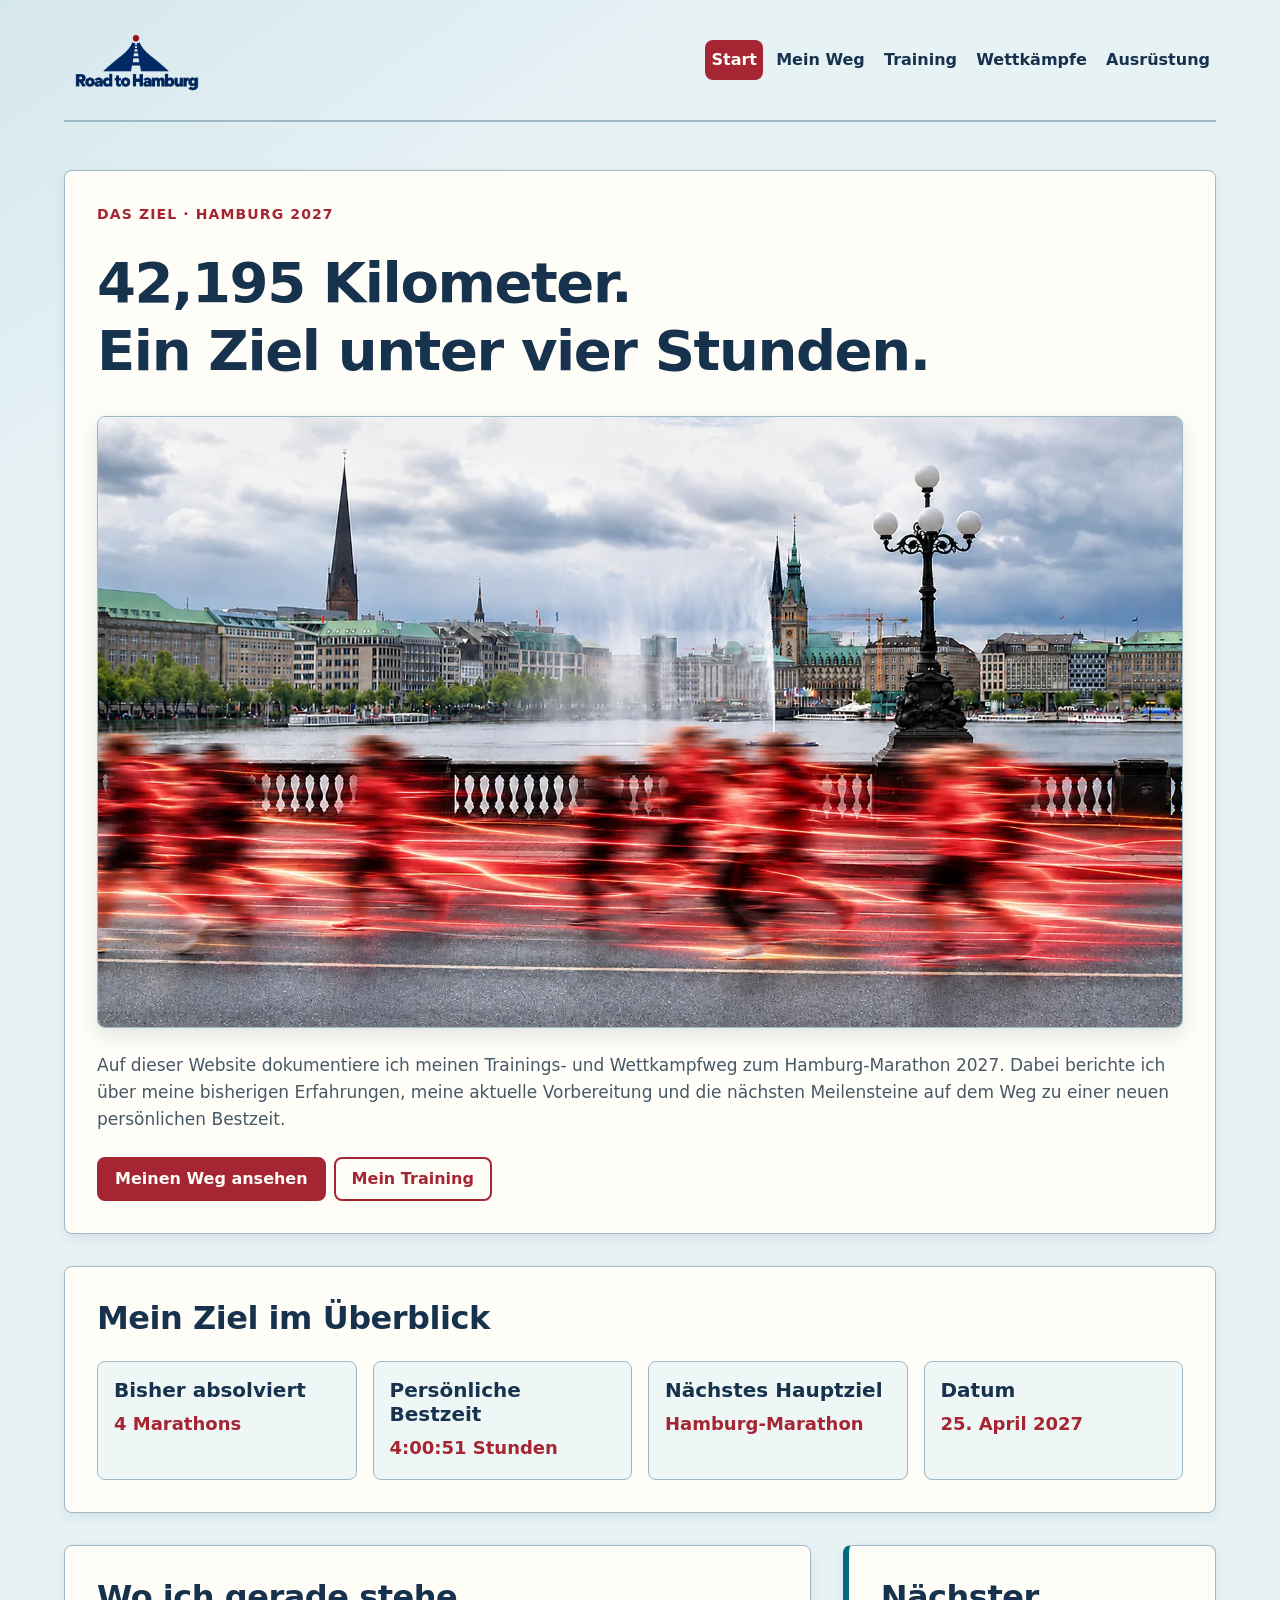
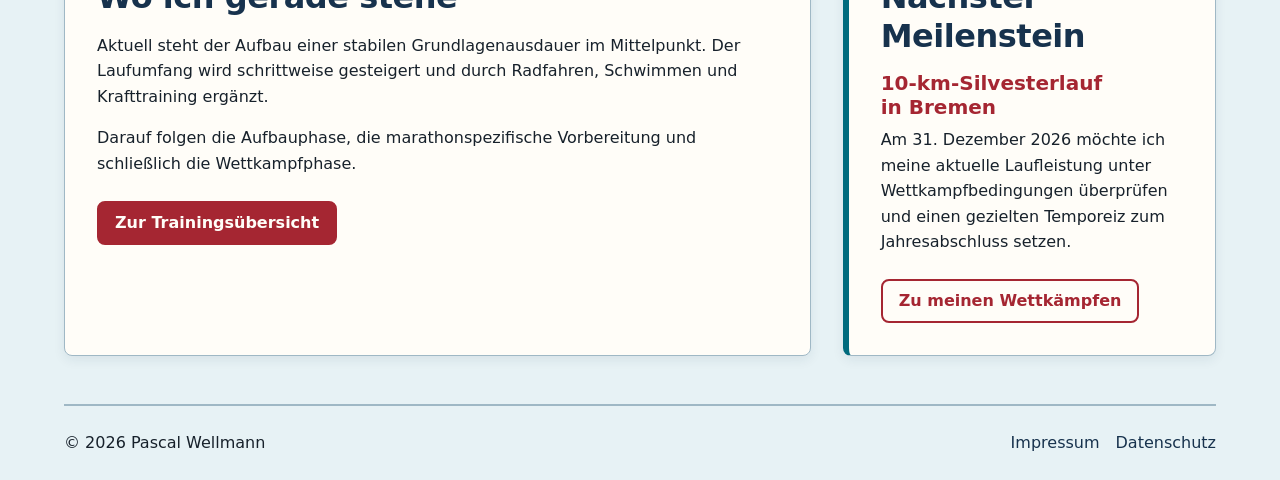
==== commit 507b5f73: "perf: optimize images and replace PNG assets with WebP" ====
--- a/index.html
+++ b/index.html
@@ -29,7 +29,7 @@
 
         <figure class="home-hero-image">
           <img
-            src="assets/img/startseite-hamburg-lichter.png"
+            src="assets/img/startseite-hamburg-lichter.webp"
             alt="Bewegungsunscharfe Läufer mit roten Lichtspuren vor der Hamburger Binnenalster"
             width="1680"
             height="937"
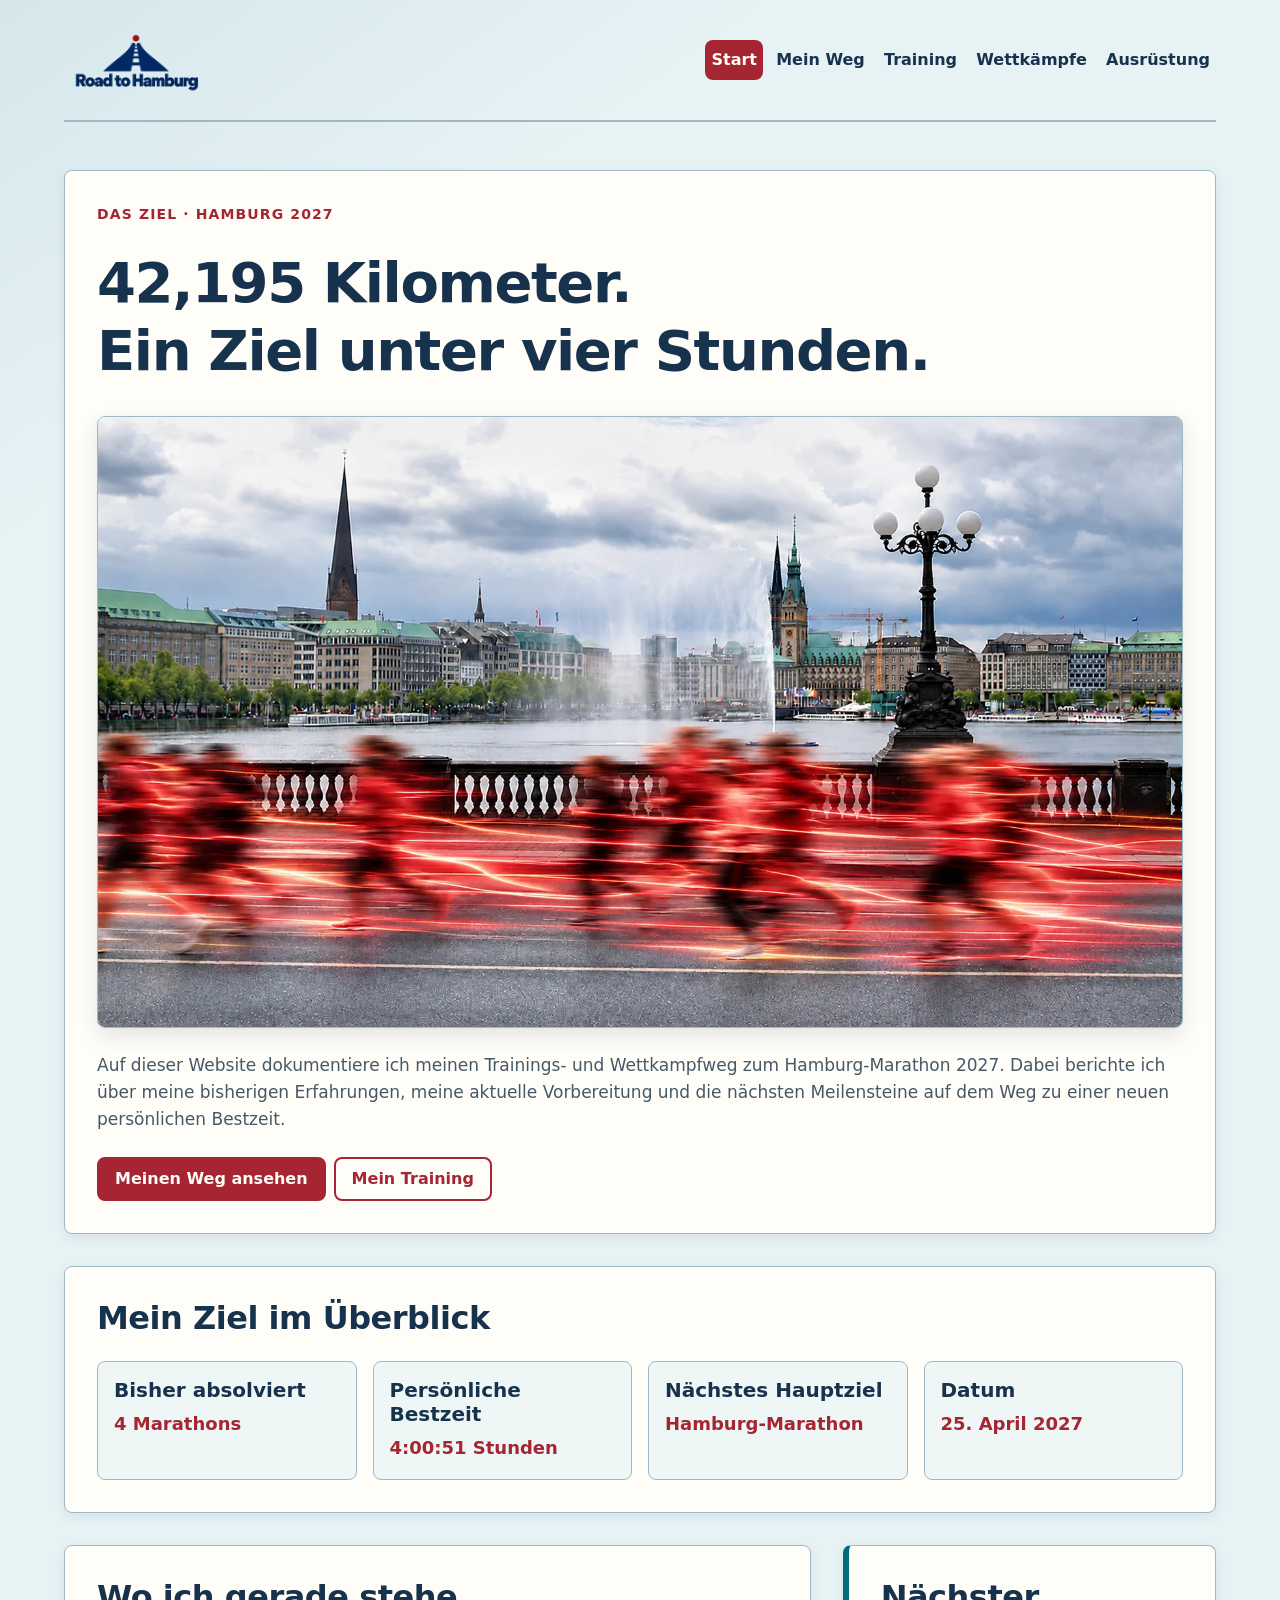
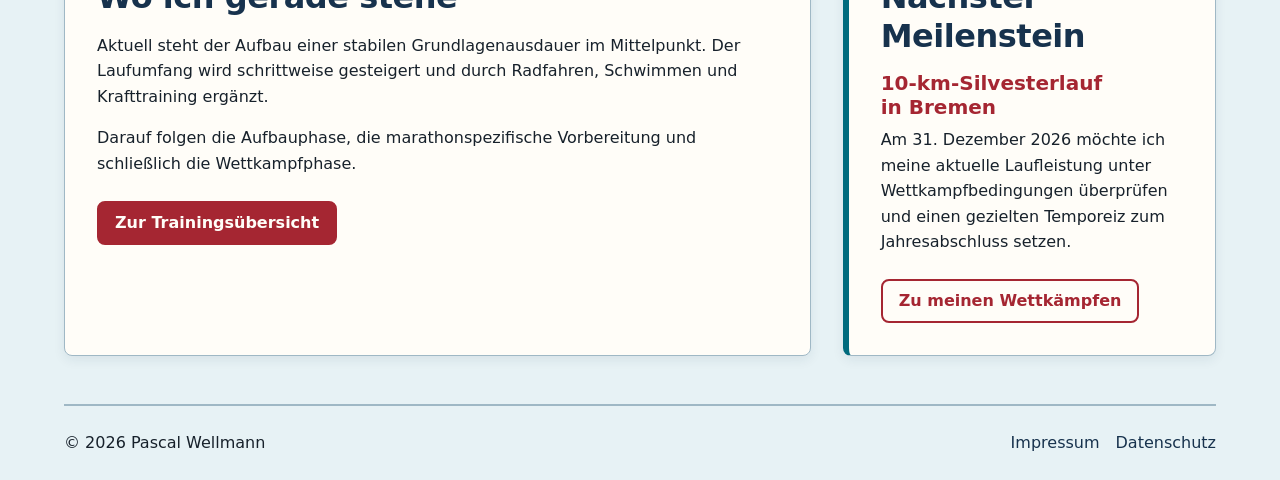
==== commit 9bd1ed2d: "Optimize responsive images and loading performance" ====
--- a/index.html
+++ b/index.html
@@ -10,9 +10,12 @@
     />
 
     <title>Start | Road to Hamburg</title>
-
+    <link
+      rel="icon"
+      type="image/webp"
+      href="assets/img/road-to-hamburg-logo-320.webp"
+    />
     <link rel="stylesheet" href="assets/css/styles.css" />
-    <script src="assets/js/components.js" defer></script>
   </head>
 
   <body class="page-home">
@@ -23,16 +26,23 @@
         <p class="home-kicker">Das Ziel · Hamburg 2027</p>
 
         <h1>
-          42,195 Kilometer.<br />
-          Ein Ziel unter vier Stunden.
+          <span>42,195 Kilometer.</span>
+          <span>Ein Ziel unter vier Stunden.</span>
         </h1>
 
         <figure class="home-hero-image">
           <img
             src="assets/img/startseite-hamburg-lichter.webp"
+            srcset="
+              assets/img/startseite-hamburg-lichter-480.webp  480w,
+              assets/img/startseite-hamburg-lichter-960.webp  960w,
+              assets/img/startseite-hamburg-lichter.webp     1678w
+            "
+            sizes="(min-width: 75rem) 68rem, (min-width: 48rem) calc(100vw - 6rem), calc(100vw - 5rem)"
             alt="Bewegungsunscharfe Läufer mit roten Lichtspuren vor der Hamburger Binnenalster"
-            width="1680"
+            width="1678"
             height="937"
+            fetchpriority="high"
           />
         </figure>
 
@@ -113,5 +123,6 @@
     </main>
 
     <site-footer></site-footer>
+    <script src="assets/js/components.js"></script>
   </body>
 </html>
--- a/assets/css/styles.css
+++ b/assets/css/styles.css
@@ -77,8 +77,9 @@
   width: 0.0625rem;
   height: 0.0625rem;
   padding: 0;
+  margin: -0.0625rem;
   overflow: hidden;
-  clip: rect(0 0 0 0);
+  clip-path: inset(50%);
   white-space: nowrap;
   border: 0;
 }
@@ -679,19 +680,24 @@
     display: grid;
     gap: var(--space-md);
 
+    & .home-kicker,
+    & h1,
+    & .home-intro-text,
+    & .button-group {
+      margin: 0;
+    }
+
+    /* Hauptüberschrift visuell auf zwei Zeilen aufteilen */
+    & h1 span {
+      display: block;
+    }
+
     & .home-kicker {
-      margin: 0;
       color: var(--color-secondary);
       font-size: 0.875rem;
       font-weight: 700;
       letter-spacing: 0.08em;
       text-transform: uppercase;
-    }
-
-    & h1,
-    & .home-intro-text,
-    & .button-group {
-      margin: 0;
     }
 
     & .home-intro-text {
@@ -711,7 +717,9 @@
     box-shadow: var(--shadow-medium);
 
     & img {
+      display: block;
       width: 100%;
+      height: auto;
       aspect-ratio: 16 / 9;
       object-fit: cover;
       object-position: center;
@@ -1103,7 +1111,6 @@
     border-radius: var(--border-radius);
     background-color: var(--color-surface);
     overscroll-behavior-inline: contain;
-    -webkit-overflow-scrolling: touch;
 
     &:focus-visible {
       outline: 0.1875rem solid var(--color-focus);
@@ -1825,7 +1832,7 @@
    ======================================== */
 
 .page-equipment {
-  /* Ausrüstungsbereiche */
+  /* Inhaltsbereiche */
   & .equipment-running,
   & .equipment-cycling,
   & .equipment-swimming,
@@ -1841,7 +1848,7 @@
     }
   }
 
-  /* Produktkarten */
+  /* Ausrüstungskarten */
   & article {
     display: flex;
     min-width: 0;
@@ -1858,27 +1865,30 @@
 
   /* Produktbilder */
   & .equipment-image {
-    display: grid;
+    position: relative;
+    overflow: hidden;
     width: 100%;
-    height: 15rem;
-    overflow: hidden;
-    place-items: center;
-    padding: var(--space-sm);
+    height: 14rem;
+    margin: 0;
     border: 0.0625rem solid var(--color-border);
     border-radius: var(--border-radius);
     background-color: var(--color-image-background);
 
     & img {
-      width: auto;
-      height: auto;
-      max-width: 100%;
-      max-height: 100%;
+      position: absolute;
+      inset: var(--space-xs);
+      display: block;
+      width: calc(100% - (2 * var(--space-xs)));
+      height: calc(100% - (2 * var(--space-xs)));
+      max-width: none;
+      max-height: none;
+      padding: 0;
       object-fit: contain;
       object-position: center;
     }
   }
 
-  /* Einsatzzweck */
+  /* Beschreibung des Einsatzzwecks */
   & .equipment-purpose {
     align-self: flex-start;
     padding: 0.25rem 0.625rem;
@@ -1892,8 +1902,6 @@
 
   /* Persönlicher Hinweis */
   & .equipment-note {
-    min-width: 0;
-
     & p:last-child {
       margin-block-end: 0;
     }
@@ -1916,6 +1924,7 @@
         "swimming note";
     }
 
+    /* Einleitung */
     & .equipment-intro {
       grid-area: intro;
     }
@@ -1925,10 +1934,12 @@
       min-height: 3.25rem;
     }
 
+    /* Größere Bildflächen in der Tabletansicht */
     & .equipment-image {
       height: 20rem;
     }
 
+    /* Laufausrüstung */
     & .equipment-running {
       grid-area: running;
       grid-template-columns: repeat(2, minmax(0, 1fr));
@@ -1938,6 +1949,7 @@
       }
     }
 
+    /* Radausrüstung */
     & .equipment-cycling {
       grid-area: cycling;
       grid-template-columns: repeat(2, minmax(0, 1fr));
@@ -1947,6 +1959,7 @@
       }
     }
 
+    /* Homegym */
     & .equipment-homegym {
       grid-area: homegym;
       grid-template-columns: repeat(2, minmax(0, 1fr));
@@ -1956,13 +1969,14 @@
       }
     }
 
+    /* Schwimmausrüstung */
     & .equipment-swimming {
       grid-area: swimming;
     }
 
+    /* Persönlicher Hinweis */
     & .equipment-note {
       grid-area: note;
-      align-self: stretch;
       height: 100%;
     }
   }
@@ -1990,13 +2004,9 @@
       & > h2 {
         grid-column: 1 / -1;
       }
-
-      & .equipment-image {
-        height: 15rem;
-      }
-    }
-
-    /* Jeweils zwei Karten nebeneinander */
+    }
+
+    /* Zwei Karten nebeneinander */
     & .equipment-cycling,
     & .equipment-homegym {
       grid-template-columns: repeat(2, minmax(0, 1fr));
@@ -2004,6 +2014,11 @@
       & > h2 {
         grid-column: 1 / -1;
       }
+    }
+
+    /* Bildhöhen an schmalere Desktopkarten anpassen */
+    & .equipment-running .equipment-image {
+      height: 15rem;
     }
 
     & .equipment-cycling .equipment-image,
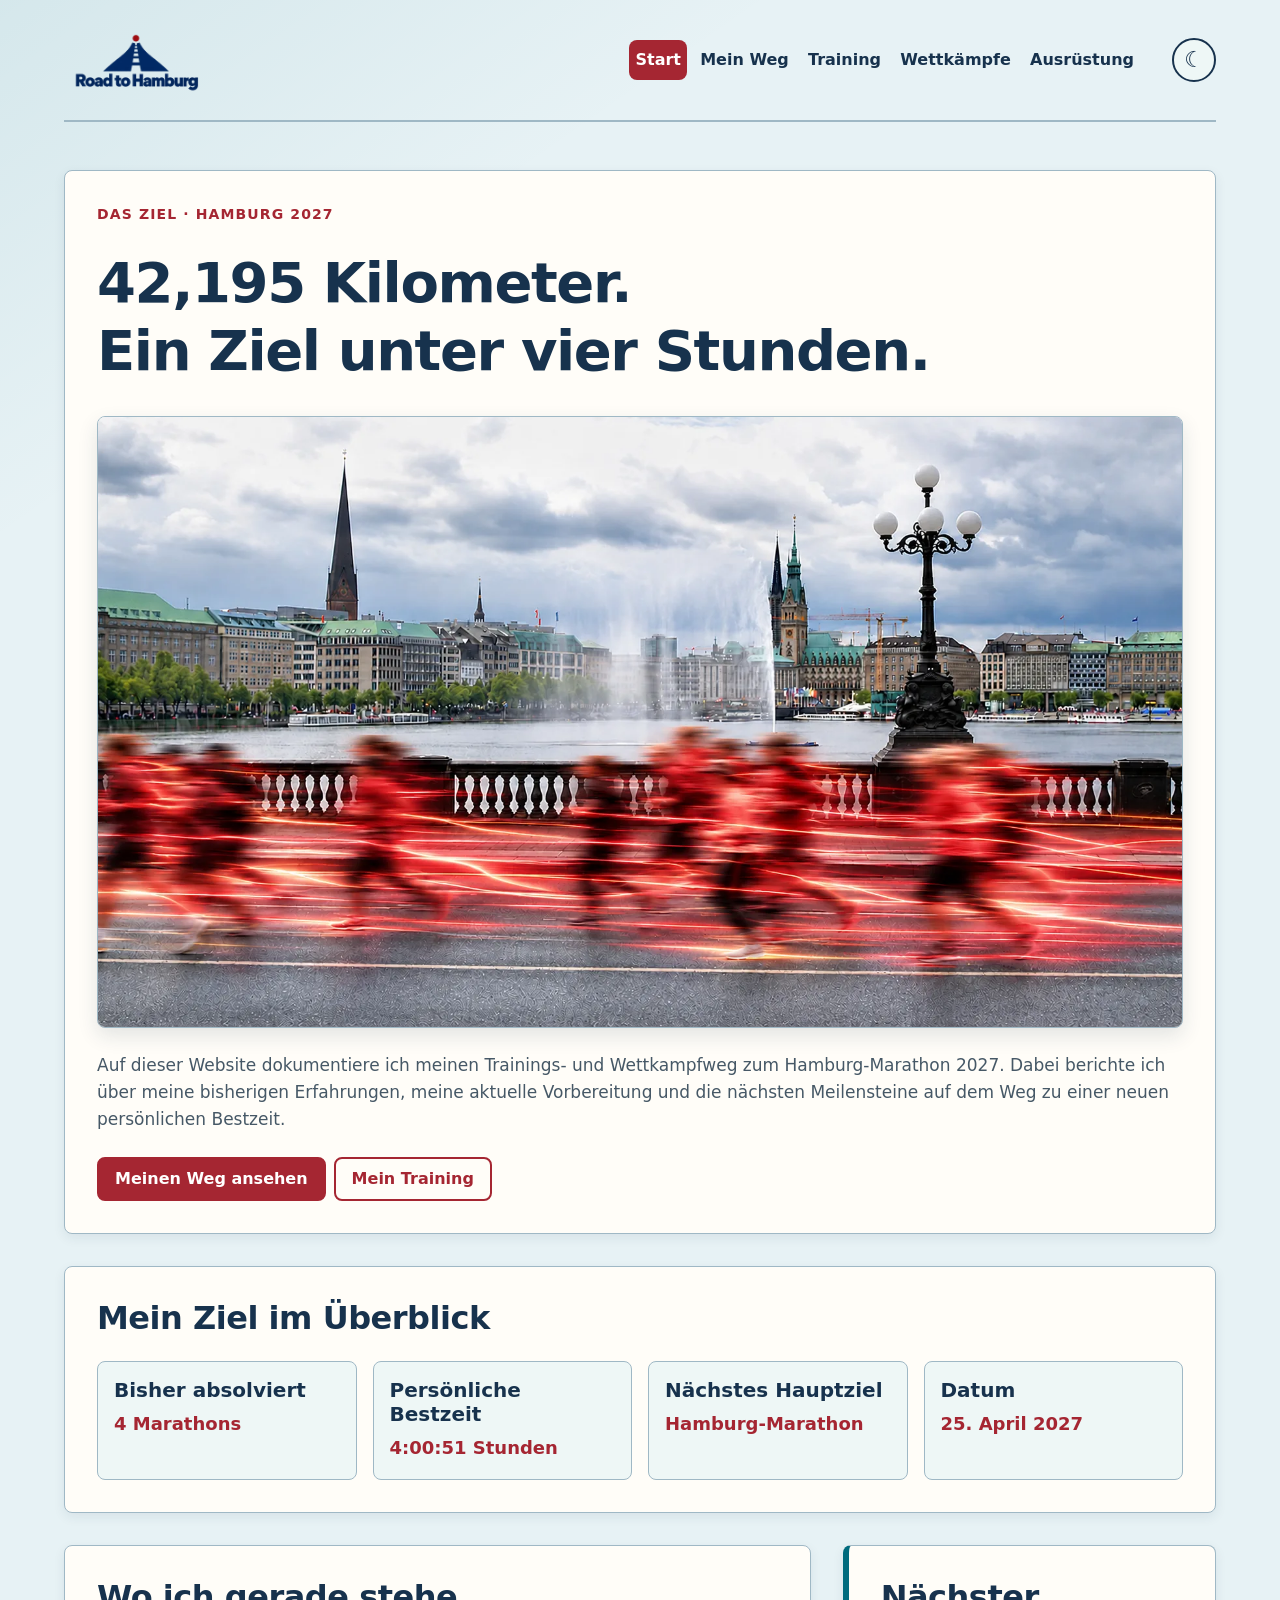
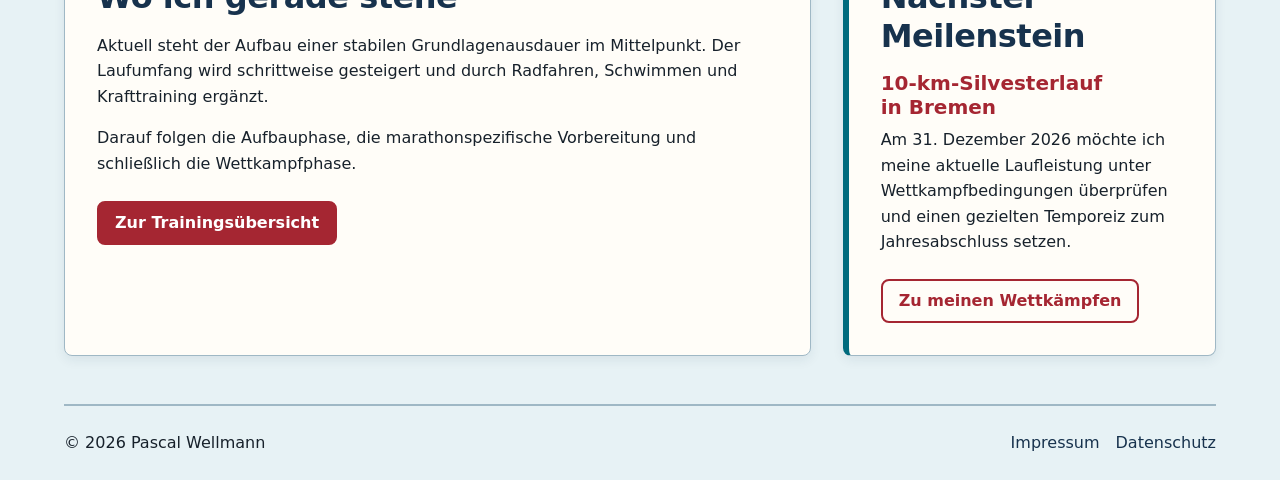
==== commit 297d9fd5: "feat: add accessible skip link" ====
--- a/index.html
+++ b/index.html
@@ -16,12 +16,13 @@
       href="assets/img/road-to-hamburg-logo-320.webp"
     />
     <link rel="stylesheet" href="assets/css/styles.css" />
+    <script src="assets/js/components.js"></script>
   </head>
 
   <body class="page-home">
     <site-header></site-header>
 
-    <main>
+    <main id="main-content" tabindex="-1">
       <section class="home-intro">
         <p class="home-kicker">Das Ziel · Hamburg 2027</p>
 
@@ -123,6 +124,5 @@
     </main>
 
     <site-footer></site-footer>
-    <script src="assets/js/components.js"></script>
   </body>
 </html>
--- a/assets/css/styles.css
+++ b/assets/css/styles.css
@@ -3,13 +3,15 @@
    ======================================== */
 
 :root {
-  /* Marken- und Aktionsfarben */
+  /* Marken- und Textfarben */
   --color-primary: #17324d;
   --color-secondary: #a52632;
   --color-accent: #006b7d;
-
-  /* Statusfarben */
   --color-neutral: #53636f;
+
+  /* Aktionsfarben */
+  --color-action: #a52632;
+  --color-on-action: #ffffff;
 
   /* Flächen */
   --color-background: #e7f2f5;
@@ -17,6 +19,10 @@
   --color-surface-soft: #eef7f6;
   --color-image-background: #ffffff;
 
+  /* Tabellen */
+  --color-table-header: #17324d;
+  --color-on-table-header: #ffffff;
+
   /* Schrift */
   --color-text: #17212b;
   --color-text-light: #465866;
@@ -41,6 +47,43 @@
 
   --border-radius: 0.5rem;
   --content-width: 72rem;
+}
+
+/* Dunkles Farbschema */
+
+:root[data-theme="dark"] {
+  /* Marken- und Textfarben */
+  --color-primary: #d6e7f5;
+  --color-secondary: #e06a75;
+  --color-accent: #72d3df;
+  --color-neutral: #b5c1c9;
+
+  /* Aktionsfarben */
+  --color-action: #b93b48;
+  --color-on-action: #ffffff;
+
+  /* Flächen */
+  --color-background: #0e1821;
+  --color-surface: #162630;
+  --color-surface-soft: #1d313c;
+  --color-image-background: #ffffff;
+
+  /* Tabellen */
+  --color-table-header: #365966;
+  --color-on-table-header: #ffffff;
+
+  /* Schrift */
+  --color-text: #f5f7f8;
+  --color-text-light: #c6d3da;
+
+  /* Rahmen und Fokus */
+  --color-border: #5b7481;
+  --color-border-strong: #8499a4;
+  --color-focus: #ffd166;
+
+  /* Schatten */
+  --shadow-small: 0 0.25rem 0.75rem rgb(0 0 0 / 24%);
+  --shadow-medium: 0 0.5rem 1.25rem rgb(0 0 0 / 34%);
 }
 
 /* ========================================
@@ -71,6 +114,25 @@
   line-height: 1.6;
 }
 
+/* Hintergrundverlauf im dunklen Farbschema */
+
+:root[data-theme="dark"] body {
+  background-image: linear-gradient(
+    145deg,
+    rgb(114 211 223 / 8%),
+    transparent 28rem
+  );
+}
+
+/* Logo im dunklen Farbschema hervorheben */
+
+:root[data-theme="dark"] .site-brand img {
+  padding: 0.125rem 0.25rem;
+  border-radius: 0.375rem;
+  background-color: #fffdf8;
+  box-shadow: var(--shadow-small);
+}
+
 /* Inhalte nur für Screenreader zugänglich machen */
 .visually-hidden {
   position: absolute;
@@ -84,6 +146,41 @@
   border: 0;
 }
 
+/* Sprunglink zum Hauptinhalt */
+.skip-link {
+  position: absolute;
+  inset-block-start: 0;
+  inset-inline-start: 50%;
+  z-index: 2000;
+  padding: 0.5rem var(--space-sm);
+  border: 0.125rem solid transparent;
+  border-radius: 0 0 var(--border-radius) var(--border-radius);
+  background-color: var(--color-surface);
+  color: var(--color-primary);
+  font-weight: 700;
+  white-space: nowrap;
+  text-decoration: underline;
+  text-decoration-thickness: 0.125rem;
+  text-underline-offset: 0.2rem;
+  transform: translate(-50%, calc(-100% - var(--space-sm)));
+}
+
+.skip-link:focus {
+  position: relative;
+  inset: auto;
+  display: block;
+  width: fit-content;
+  margin: 0 auto var(--space-xs);
+  border-color: var(--color-focus);
+  color: var(--color-primary);
+  transform: none;
+}
+
+.skip-link:focus-visible {
+  outline: 0.1875rem solid var(--color-focus);
+  outline-offset: 0.125rem;
+}
+
 site-header,
 site-footer {
   display: block;
@@ -225,20 +322,21 @@
 /* Smartphone */
 header {
   display: grid;
-  grid-template-columns: minmax(0, 1fr) auto;
+  grid-template-columns: minmax(0, 1fr) auto auto;
   align-items: center;
-  gap: var(--space-sm) var(--space-md);
+  gap: var(--space-sm);
   padding-block: var(--space-sm);
   border-bottom: 0.125rem solid var(--color-border);
 
   /* Logo */
   & > .site-brand {
+    display: inline-flex;
     grid-column: 1;
     grid-row: 1;
-    display: inline-flex;
     align-items: center;
     justify-self: start;
     min-width: 0;
+    border-radius: var(--border-radius);
     text-decoration: none;
 
     & img {
@@ -251,39 +349,77 @@
     &:focus-visible {
       outline: 0.1875rem solid var(--color-focus);
       outline-offset: 0.1875rem;
-      border-radius: var(--border-radius);
-    }
-  }
-
-  /* Menüschaltfläche */
-  & > .menu-toggle {
+    }
+  }
+
+  /* Theme-Schalter */
+  & > .theme-toggle {
+    display: inline-flex;
     grid-column: 2;
     grid-row: 1;
+    align-items: center;
+    justify-content: center;
+    justify-self: end;
+    width: 2.75rem;
+    height: 2.75rem;
+    padding: 0;
+    border: 0.125rem solid var(--color-primary);
+    border-radius: 50%;
+    background-color: var(--color-surface-soft);
+    color: var(--color-primary);
+    font: inherit;
+    cursor: pointer;
+    transition:
+      border-color 150ms ease,
+      background-color 150ms ease,
+      color 150ms ease;
+
+    &:focus-visible {
+      outline: 0.1875rem solid var(--color-focus);
+      outline-offset: 0.1875rem;
+    }
+
+    &[aria-pressed="true"] {
+      border-color: var(--color-focus);
+      background-color: var(--color-surface-soft);
+      color: var(--color-focus);
+    }
+  }
+
+  & .theme-toggle-icon {
     display: inline-flex;
     align-items: center;
     justify-content: center;
+    font-size: 1.375rem;
+    line-height: 1;
+  }
+
+  /* Menüschaltfläche */
+  & > .menu-toggle {
+    display: inline-flex;
+    grid-column: 3;
+    grid-row: 1;
+    align-items: center;
+    justify-content: center;
     justify-self: end;
-    gap: 0.5rem;
-    min-width: 2.75rem;
-    min-height: 2.75rem;
-    padding: 0.5rem 0.75rem;
-    border: 0.125rem solid var(--color-primary);
+    width: 2.75rem;
+    height: 2.75rem;
+    padding: 0;
+    border: 0.125rem solid var(--color-action);
     border-radius: var(--border-radius);
-    background-color: var(--color-primary);
-    color: var(--color-surface);
+    background-color: var(--color-action);
+    color: var(--color-on-action);
     font: inherit;
-    font-weight: 700;
     cursor: pointer;
+    transition:
+      border-color 150ms ease,
+      background-color 150ms ease,
+      color 150ms ease;
 
     &::before {
       content: "☰";
       font-size: 1.25rem;
       line-height: 1;
-    }
-
-    &:hover {
-      background-color: var(--color-secondary);
-      border-color: var(--color-secondary);
     }
 
     &:focus-visible {
@@ -302,7 +438,7 @@
     border: 0.0625rem solid var(--color-border);
     border-radius: var(--border-radius);
     background-color: var(--color-surface);
-    box-shadow: 0 0.25rem 0.75rem rgb(0 0 0 / 10%);
+    box-shadow: var(--shadow-small);
 
     & ul {
       display: flex;
@@ -337,11 +473,7 @@
     }
 
     & a:hover {
-      background-color: color-mix(
-        in srgb,
-        var(--color-primary) 10%,
-        var(--color-surface)
-      );
+      background-color: var(--color-surface-soft);
       color: var(--color-primary);
     }
 
@@ -351,8 +483,8 @@
     }
 
     & a[aria-current="page"] {
-      background-color: var(--color-secondary);
-      color: var(--color-surface);
+      background-color: var(--color-action);
+      color: var(--color-on-action);
     }
   }
 }
@@ -368,16 +500,32 @@
   }
 }
 
-/* ========================================
-   Tablet und Desktop ab 768 Pixel
+/* Hover-Effekte nur auf Geräten mit präzisem Mauszeiger */
+@media (hover: hover) and (pointer: fine) {
+  header > .theme-toggle:hover {
+    border-color: var(--color-primary);
+    background-color: var(--color-primary);
+    color: var(--color-background);
+  }
+
+  header > .menu-toggle:hover {
+    border-color: var(--color-primary);
+    background-color: var(--color-primary);
+    color: var(--color-background);
+  }
+}
+
+/* ========================================
+   Header ab 768 Pixeln
    ======================================== */
 
 @media (min-width: 48rem) {
   header {
+    grid-template-columns: auto minmax(0, 1fr) auto;
+    column-gap: var(--space-sm);
     padding-block: var(--space-md);
-    grid-template-columns: auto minmax(0, 1fr);
-    column-gap: var(--space-sm);
-
+
+    /* Logo links */
     & > .site-brand {
       grid-column: 1;
       grid-row: 1;
@@ -388,10 +536,12 @@
       }
     }
 
+    /* Menüschaltfläche ausblenden */
     & > .menu-toggle {
       display: none;
     }
 
+    /* Navigation rechts neben dem Logo */
     & > nav {
       display: block;
       grid-column: 2;
@@ -431,18 +581,25 @@
 
       & a:hover {
         background-color: var(--color-primary);
-        color: var(--color-surface);
+        color: var(--color-background);
       }
 
       & a:focus-visible {
         outline-offset: 0.1875rem;
       }
     }
-  }
-}
-
-/* ========================================
-   Desktop ab 1200 Pixel
+
+    /* Theme-Schalter rechts neben der Navigation */
+    & > .theme-toggle {
+      grid-column: 3;
+      grid-row: 1;
+      margin-inline-start: var(--space-xs);
+    }
+  }
+}
+
+/* ========================================
+   Header ab 1200 Pixeln
    ======================================== */
 
 @media (min-width: 75rem) {
@@ -452,6 +609,18 @@
     & > .site-brand img {
       max-width: 13rem;
       max-height: 4.5rem;
+    }
+
+    & > nav ul {
+      gap: 0.45rem;
+    }
+
+    & > nav a {
+      padding: 0.5rem 0.375rem;
+    }
+
+    & > .theme-toggle {
+      margin-inline-start: 0;
     }
   }
 }
@@ -527,6 +696,113 @@
     }
   }
 }
+
+/* Back-to-Top-Link */
+
+.back-to-top {
+  position: fixed;
+  right: max(var(--space-sm), env(safe-area-inset-right));
+  bottom: max(var(--space-sm), env(safe-area-inset-bottom));
+  z-index: 1000;
+  display: inline-flex;
+  align-items: center;
+  justify-content: center;
+  width: 2.75rem;
+  min-height: 2.75rem;
+  padding: 0;
+  border: 0.125rem solid var(--color-action);
+  border-radius: 50%;
+  background-color: var(--color-action);
+  box-shadow: var(--shadow-medium);
+  color: var(--color-on-action);
+  font-weight: 700;
+  line-height: 1;
+  text-decoration: none;
+  opacity: 0;
+  visibility: hidden;
+  transform: translateY(0.75rem);
+  pointer-events: none;
+  transition:
+    opacity 150ms ease,
+    visibility 0s linear 150ms,
+    transform 150ms ease;
+
+  & > span:first-child {
+    font-size: 1.25rem;
+    line-height: 1;
+  }
+
+  /* Beschriftung auf Smartphone und Tablet ausblenden */
+
+  & > span:last-child {
+    display: none;
+  }
+
+  /* Link- und Besuchszustand einheitlich darstellen */
+
+  &:link,
+  &:visited {
+    border-color: var(--color-action);
+    background-color: var(--color-action);
+    color: var(--color-on-action);
+  }
+
+  &:focus-visible {
+    border-color: var(--color-action);
+    background-color: var(--color-action);
+    color: var(--color-on-action);
+    outline: 0.1875rem solid var(--color-focus);
+    outline-offset: 0.1875rem;
+  }
+
+  &:active {
+    border-color: var(--color-accent);
+    background-color: var(--color-accent);
+    color: var(--color-on-action);
+  }
+
+  &[data-visible] {
+    opacity: 1;
+    visibility: visible;
+    transform: translateY(0);
+    pointer-events: auto;
+    transition-delay: 0s;
+  }
+}
+
+/* Hover-Effekt nur auf Geräten mit echter Hoverfunktion */
+
+@media (hover: hover) and (pointer: fine) {
+  .back-to-top:hover {
+    border-color: var(--color-primary);
+    background-color: var(--color-primary);
+    color: var(--color-on-action);
+  }
+}
+
+/* Desktop ab 1200 Pixel */
+
+@media (min-width: 75rem) {
+  .back-to-top {
+    width: auto;
+    gap: var(--space-xs);
+    padding: 0.625rem var(--space-sm);
+    border-radius: 999rem;
+
+    & > span:last-child {
+      display: inline;
+    }
+  }
+}
+
+/* Bewegungsreduktion */
+
+@media (prefers-reduced-motion: reduce) {
+  .back-to-top {
+    transition: none;
+  }
+}
+
 /* ========================================
    Inhaltsbereiche
    ======================================== */
@@ -606,10 +882,10 @@
   justify-content: center;
   min-height: 2.75rem;
   padding: 0.625rem var(--space-sm);
-  border: 0.125rem solid var(--color-secondary);
+  border: 0.125rem solid var(--color-action);
   border-radius: var(--border-radius);
-  background-color: var(--color-secondary);
-  color: var(--color-surface);
+  background-color: var(--color-action);
+  color: var(--color-on-action);
   font-weight: 700;
   line-height: 1.2;
   text-align: center;
@@ -622,7 +898,7 @@
   &:hover {
     border-color: var(--color-primary);
     background-color: var(--color-primary);
-    color: var(--color-surface);
+    color: var(--color-on-action);
   }
 
   &:focus-visible {
@@ -636,7 +912,7 @@
 
     &:hover {
       background-color: var(--color-primary);
-      color: var(--color-surface);
+      color: var(--color-on-action);
     }
   }
 }
@@ -1133,11 +1409,12 @@
     }
 
     & thead {
-      background-color: var(--color-primary);
-      color: var(--color-surface);
+      background-color: var(--color-table-header);
+      color: var(--color-on-table-header);
 
       & th {
         border-block-start: 0;
+        color: inherit;
       }
     }
 
@@ -1231,7 +1508,7 @@
 
     /* Aktuelle Trainingsphase */
     & li[aria-current="step"] article {
-      border: 0.125rem solid var(--color-secondary);
+      border: 0.125rem solid var(--color-action);
       background-color: color-mix(
         in srgb,
         var(--color-secondary) 10%,
@@ -1244,8 +1521,8 @@
       margin-block-end: var(--space-xs);
       padding: 0.25rem 0.625rem;
       border-radius: 999rem;
-      background-color: var(--color-secondary);
-      color: var(--color-surface);
+      background-color: var(--color-action);
+      color: var(--color-on-action);
       font-size: 0.875rem;
       font-weight: 700;
     }
@@ -1283,6 +1560,32 @@
     & li + li {
       margin-block-start: var(--space-xs);
     }
+  }
+}
+
+/* Piktogramme im dunklen Farbschema */
+:root[data-theme="dark"] .page-training {
+  & .training-icon {
+    padding: var(--space-xs);
+    border: 0.0625rem solid var(--color-border);
+    border-radius: 50%;
+    background-color: var(--color-image-background);
+    box-shadow: var(--shadow-small);
+  }
+}
+
+/* Trainingsmedien im dunklen Farbschema */
+:root[data-theme="dark"] .page-training {
+  & .training-icon {
+    padding: var(--space-xs);
+    border: 0.0625rem solid var(--color-border);
+    border-radius: 50%;
+    background-color: var(--color-image-background);
+    box-shadow: var(--shadow-small);
+  }
+
+  & .training-load-image {
+    background-color: var(--color-surface-soft);
   }
 }
 
@@ -1503,7 +1806,7 @@
     padding: 0.25rem 0.625rem;
     border-radius: 999rem;
     background-color: var(--color-accent);
-    color: var(--color-surface);
+    color: var(--color-on-action);
     font-size: 0.875rem;
     font-weight: 700;
   }
@@ -1619,13 +1922,13 @@
     }
 
     & .competition-state.completed {
-      background-color: var(--color-secondary);
-      color: var(--color-surface);
+      background-color: var(--color-action);
+      color: var(--color-on-action);
     }
 
     & .competition-state.planned {
       background-color: var(--color-accent);
-      color: var(--color-surface);
+      color: var(--color-on-action);
     }
 
     & .competition-state.open {
@@ -1893,8 +2196,8 @@
     align-self: flex-start;
     padding: 0.25rem 0.625rem;
     border-radius: 999rem;
-    background-color: var(--color-secondary);
-    color: var(--color-surface);
+    background-color: var(--color-action);
+    color: var(--color-on-action);
     font-size: 0.875rem;
     font-weight: 700;
     line-height: 1.3;
@@ -2039,17 +2342,383 @@
   }
 }
 
+/* ========================================
+   Datenschutz: Tablet und Desktop
+   ======================================== */
+
 @media (min-width: 48rem) {
   .page-privacy {
     & main {
       grid-template-columns: repeat(2, minmax(0, 1fr));
     }
 
+    /* Bereiche über die gesamte Inhaltsbreite */
     & .privacy-intro,
-    & .privacy-rights,
-    & .privacy-complaint,
+    & .privacy-links,
     & .privacy-date {
       grid-column: 1 / -1;
     }
   }
 }
+
+/* ========================================
+   Druckansicht
+   ======================================== */
+
+@media print {
+  @page {
+    margin: 1.5cm;
+  }
+
+  /* Allgemeine Druckeinstellungen */
+
+  html {
+    scroll-behavior: auto;
+  }
+
+  body {
+    background-color: #ffffff;
+    color: #000000;
+    font-size: 11pt;
+    line-height: 1.4;
+  }
+
+  /* Navigation, Bedienelemente und große Bilder ausblenden */
+
+  site-header,
+  site-footer,
+  .button,
+  .button-group,
+  .menu-toggle,
+  .theme-toggle,
+  .back-to-top,
+  .home-hero-image,
+  .journey-hero-image,
+  .journey-stations figure,
+  .training-hero-image,
+  .page-training img.training-icon,
+  .competitions-hero-image,
+  .competition-route,
+  .equipment-image {
+    display: none !important;
+  }
+
+  /* Seitenaufbau */
+
+  main {
+    display: block !important;
+    width: 100%;
+    max-width: none;
+    margin: 0;
+    padding: 0;
+  }
+
+  main > section,
+  main > aside {
+    display: block !important;
+    margin-block-end: 1.5rem;
+    padding: 0;
+    border: 0;
+    background-color: transparent;
+    box-shadow: none;
+  }
+
+  /* Bildschirmraster in einen normalen Dokumentfluss überführen */
+
+  .training-areas,
+  .training-week,
+  .training-load,
+  .training-phases,
+  .competitions-main,
+  .competitions-balance,
+  .competitions-planned,
+  .equipment-running,
+  .equipment-cycling,
+  .equipment-swimming,
+  .equipment-homegym {
+    display: block !important;
+  }
+
+  /* Abstand zwischen Hauptüberschrift und Einführungstext */
+
+  .page-home .home-intro .home-intro-text,
+  .page-journey .journey-intro > p,
+  .page-training .training-intro > p,
+  .page-competitions .competitions-intro > p,
+  .page-equipment .equipment-intro > p {
+    margin-block-start: 0.75rem;
+  }
+
+  /* Karten und Seitenumbrüche */
+
+  article,
+  details,
+  dl > div {
+    break-inside: avoid;
+    border-color: #777777;
+    background-color: transparent;
+    box-shadow: none;
+  }
+
+  article {
+    margin-block-end: 0.75rem;
+  }
+
+  /* Umfangreiche Hauptkarte darf sich über mehrere Seiten verteilen */
+
+  .page-competitions .competitions-main article {
+    break-inside: auto;
+  }
+
+  /* Startseite */
+
+  .page-home .home-stats {
+    display: grid !important;
+    grid-template-columns: repeat(2, minmax(0, 1fr));
+    gap: 0.5rem;
+  }
+
+  .page-home .home-stats > h2 {
+    grid-column: 1 / -1;
+    margin-block-end: 0.25rem;
+  }
+
+  .page-home .home-stats article {
+    margin: 0;
+    padding: 0.5rem;
+  }
+
+  .page-home main > section,
+  .page-home main > aside {
+    margin-block-end: 1rem;
+  }
+
+  /* Marathonstationen */
+
+  .page-journey .journey-stations {
+    display: grid !important;
+    grid-template-columns: repeat(2, minmax(0, 1fr));
+    gap: 0.5rem;
+  }
+
+  .page-journey .journey-stations > h2 {
+    grid-column: 1 / -1;
+    margin-block-end: 0.25rem;
+  }
+
+  .page-journey .journey-stations article {
+    margin: 0;
+    padding: 0.5rem 0.75rem;
+  }
+
+  .page-journey .journey-stations article h3 {
+    margin-block-end: 0.25rem;
+  }
+
+  .page-journey .journey-stations article .journey-result {
+    gap: 0.125rem;
+    margin-block: 0.25rem;
+  }
+
+  .page-journey .journey-stations article details {
+    margin-block-start: 0.375rem;
+    padding-block-start: 0.375rem;
+  }
+
+  .page-journey .journey-stations article summary {
+    font-size: 10pt;
+  }
+
+  /* Kennzahlen auf der Seite „Mein Weg“ */
+
+  .page-journey .journey-summary dl {
+    display: grid !important;
+    grid-template-columns: repeat(2, minmax(0, 1fr));
+    gap: 0.5rem;
+  }
+
+  .page-journey .journey-summary dl > div {
+    padding: 0.5rem;
+  }
+
+  /* Trainingsseite */
+
+  .page-training main > section,
+  .page-training main > aside {
+    margin-block-end: 1rem;
+  }
+
+  .page-training .training-phases details {
+    margin-block-end: 0.25rem;
+    padding: 0.375rem 0.625rem;
+  }
+
+  .page-training .training-principles ul {
+    margin-block: 0.375rem 0;
+    padding-inline-start: 1.25rem;
+  }
+
+  /* Trainingstabelle */
+
+  .training-table-wrapper {
+    overflow: visible;
+    border: 0;
+  }
+
+  .page-training .training-table-wrapper {
+    margin-block-start: 0.375rem;
+  }
+
+  .page-training table {
+    width: 100%;
+    border-collapse: collapse;
+    font-size: 8.5pt;
+    line-height: 1.2;
+  }
+
+  .page-training th,
+  .page-training td {
+    padding: 0.2rem 0.35rem;
+  }
+
+  .page-training caption {
+    margin-block-end: 0.25rem;
+  }
+
+  thead {
+    display: table-header-group;
+  }
+
+  tr {
+    break-inside: avoid;
+  }
+
+  /* Wettkampfseite */
+
+  .page-competitions main > section,
+  .page-competitions main > aside {
+    margin-block-end: 0.75rem;
+  }
+
+  .page-competitions .competitions-main dl {
+    display: grid !important;
+    grid-template-columns: repeat(3, minmax(0, 1fr));
+    gap: 0.5rem;
+  }
+
+  .page-competitions .competitions-balance dl {
+    display: grid !important;
+    grid-template-columns: repeat(2, minmax(0, 1fr));
+    gap: 0.5rem;
+  }
+
+  .page-competitions .competitions-main dl > div,
+  .page-competitions .competitions-balance dl > div {
+    padding: 0.5rem;
+  }
+
+  .page-competitions .competitions-planned > p {
+    margin-block-end: 0.5rem;
+  }
+
+  /* Vorbereitungsläufe */
+
+  .page-competitions .competitions-preparation {
+    display: grid !important;
+    grid-template-columns: 1fr;
+    gap: 0.375rem;
+  }
+
+  .page-competitions .competitions-preparation > li {
+    min-width: 0;
+  }
+
+  .page-competitions .competitions-preparation details {
+    height: auto;
+    padding: 0.375rem 0.625rem;
+  }
+
+  .page-competitions .competitions-preparation summary {
+    font-size: 10pt;
+  }
+
+  .page-competitions .competition-title {
+    overflow-wrap: anywhere;
+  }
+
+  /* Ausrüstung */
+
+  .page-equipment main > section,
+  .page-equipment main > aside {
+    margin-block-end: 0.75rem;
+  }
+
+  .page-equipment .equipment-running > h2,
+  .page-equipment .equipment-cycling > h2,
+  .page-equipment .equipment-swimming > h2,
+  .page-equipment .equipment-homegym > h2 {
+    margin-block-end: 0.25rem;
+  }
+
+  .page-equipment article {
+    margin-block-end: 0.375rem;
+    padding: 0.5rem;
+  }
+
+  .page-equipment .equipment-note {
+    margin-block-start: 0.375rem;
+    margin-block-end: 0;
+  }
+
+  /* Überschriften und Text */
+
+  h1,
+  h2,
+  h3 {
+    color: #000000;
+    break-after: avoid;
+  }
+
+  h1 {
+    font-size: 24pt;
+  }
+
+  h2 {
+    font-size: 18pt;
+  }
+
+  h3 {
+    font-size: 14pt;
+  }
+
+  p,
+  li,
+  dt,
+  dd {
+    orphans: 3;
+    widows: 3;
+  }
+
+  /* Verbleibende Bilder */
+
+  img {
+    max-width: 100%;
+    height: auto;
+    filter: none;
+  }
+
+  /* Links */
+
+  a {
+    color: #000000;
+    text-decoration: underline;
+  }
+
+  /* Externe Internetadressen im Ausdruck sichtbar machen */
+
+  a[href^="http"]::after {
+    content: " (" attr(href) ")";
+    font-size: 9pt;
+    overflow-wrap: anywhere;
+  }
+}
